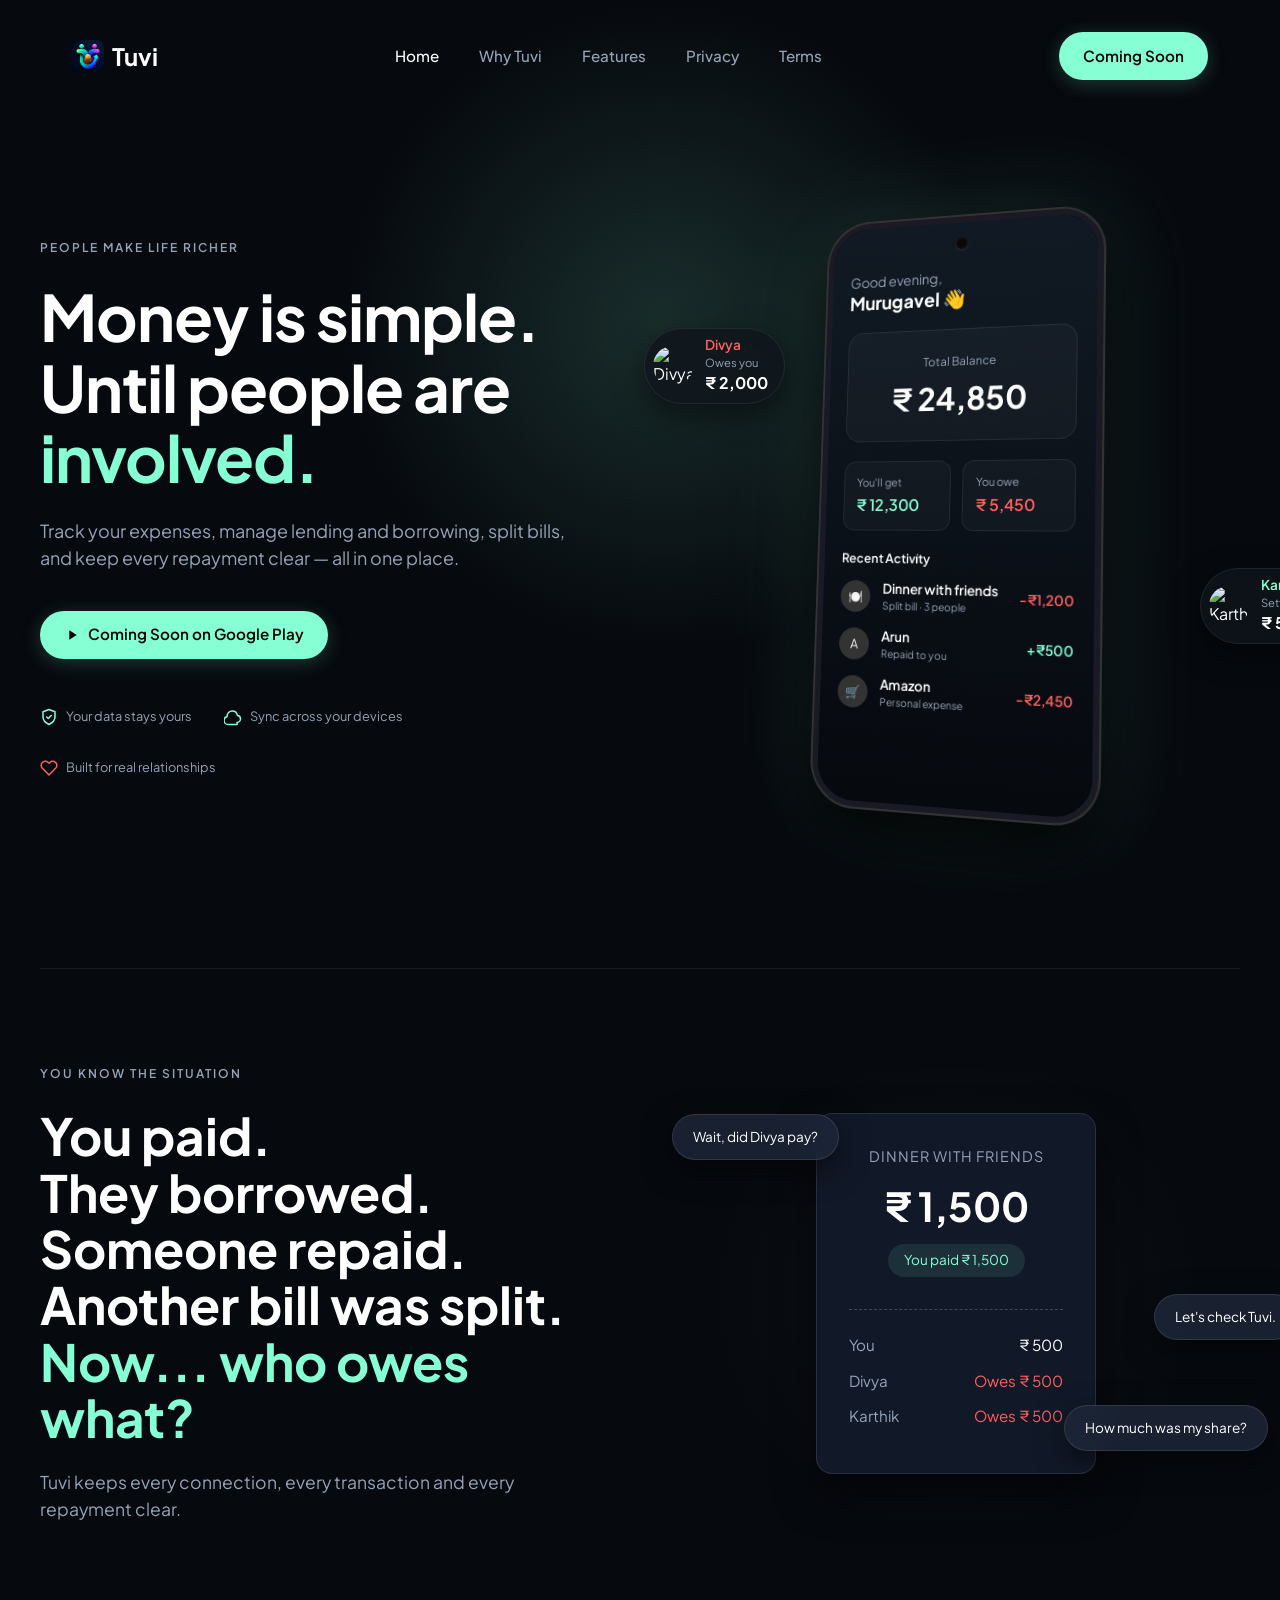
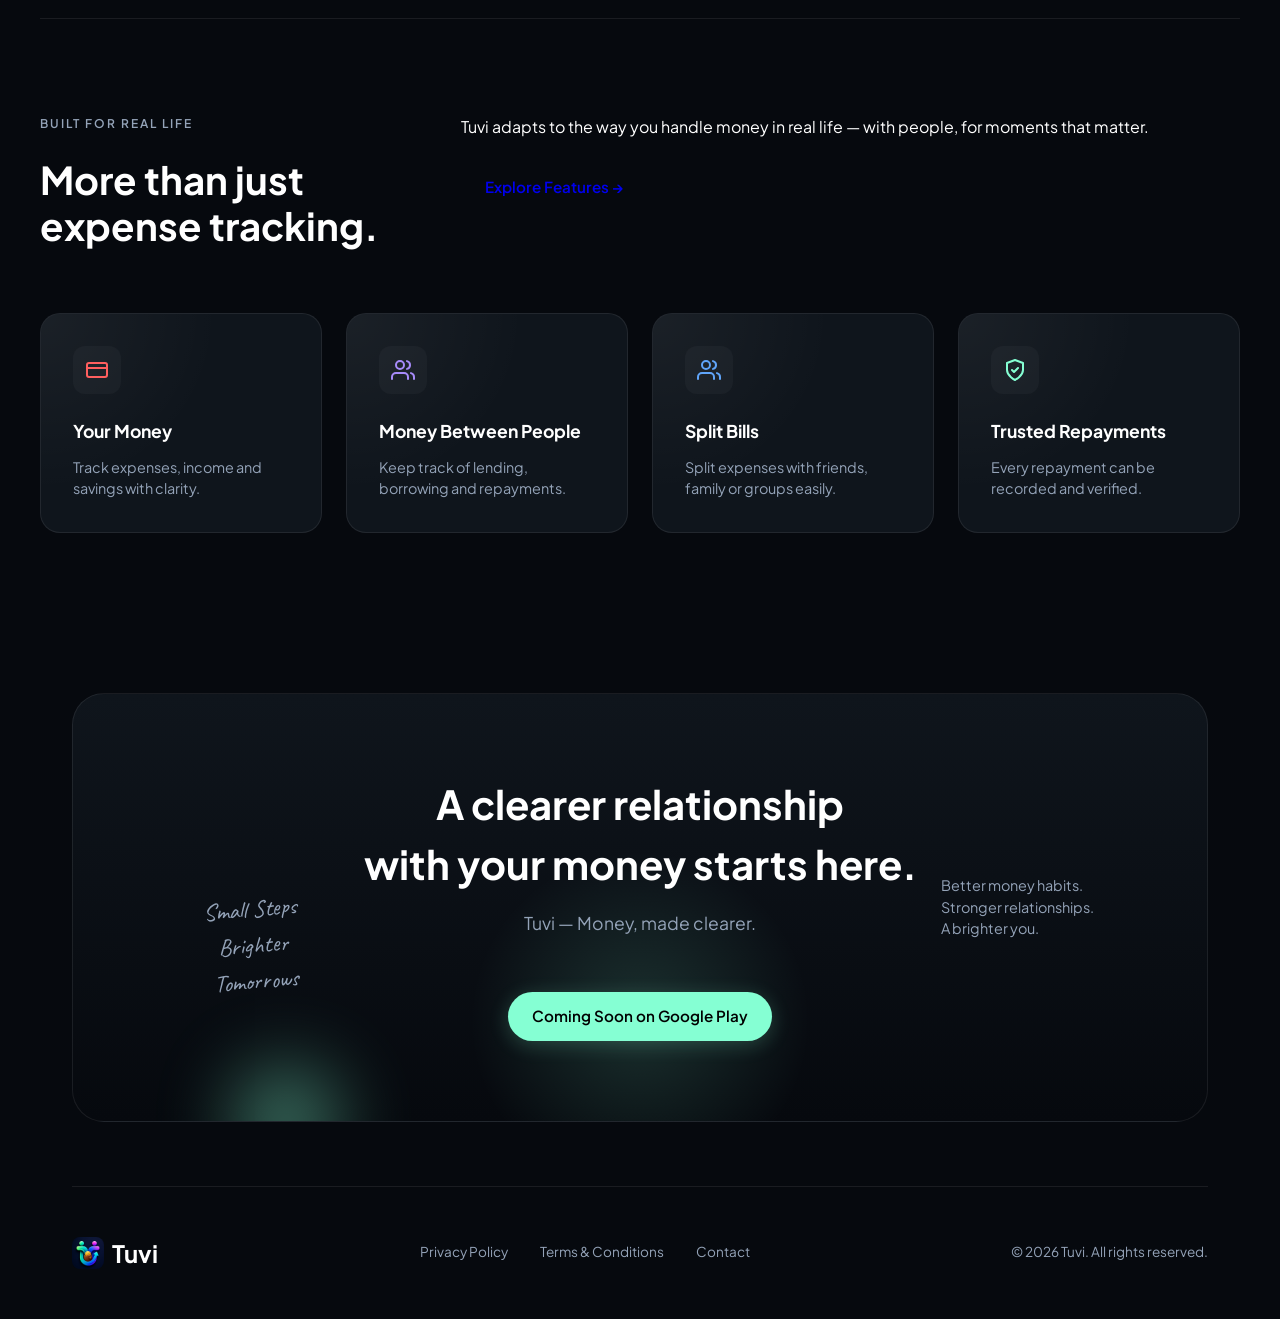
==== index.html @ e7467b12 "Add files via upload" ====
<!DOCTYPE html>
<html lang="en">
<head>
    <meta charset="UTF-8">
    <meta name="viewport" content="width=device-width, initial-scale=1.0">
    <title>Tuvi - Money between people, made clear.</title>
    <link rel="stylesheet" href="style.css">
    
    <svg style="display:none;">
        <symbol id="icon-play" viewBox="0 0 24 24">
            <path d="M8 5v14l11-7z" />
        </symbol>
        <symbol id="icon-shield" viewBox="0 0 24 24">
            <path d="M12 22s8-4 8-10V5l-8-3-8 3v7c0 6 8 10 8 10z" fill="none" stroke="currentColor" stroke-width="2" stroke-linecap="round" stroke-linejoin="round"/>
            <path d="M9 12l2 2 4-4" fill="none" stroke="currentColor" stroke-width="2" stroke-linecap="round" stroke-linejoin="round"/>
        </symbol>
        <symbol id="icon-cloud" viewBox="0 0 24 24">
            <path d="M17.5 19C19.9853 19 22 16.9853 22 14.5C22 12.1325 20.177 10.2016 17.8687 10.0163C17.3822 6.61901 14.4754 4 11 4C7.13401 4 4 7.13401 4 11C4 11.2384 4.01193 11.474 4.03493 11.7061C1.76517 12.0645 0 14.0779 0 16.5C0 19.5376 2.46243 22 5.5 22H17.5V19Z" fill="none" stroke="currentColor" stroke-width="2" stroke-linecap="round" stroke-linejoin="round"/>
        </symbol>
        <symbol id="icon-heart" viewBox="0 0 24 24">
            <path d="M20.84 4.61a5.5 5.5 0 0 0-7.78 0L12 5.67l-1.06-1.06a5.5 5.5 0 0 0-7.78 7.78l1.06 1.06L12 21.23l7.78-7.78 1.06-1.06a5.5 5.5 0 0 0 0-7.78z" fill="none" stroke="currentColor" stroke-width="2" stroke-linecap="round" stroke-linejoin="round"/>
        </symbol>
        <symbol id="icon-wallet" viewBox="0 0 24 24">
            <rect x="2" y="5" width="20" height="14" rx="2" ry="2" fill="none" stroke="currentColor" stroke-width="2" stroke-linecap="round" stroke-linejoin="round"/>
            <line x1="2" y1="10" x2="22" y2="10" stroke="currentColor" stroke-width="2" stroke-linecap="round" stroke-linejoin="round"/>
        </symbol>
        <symbol id="icon-users" viewBox="0 0 24 24">
            <path d="M17 21v-2a4 4 0 0 0-4-4H5a4 4 0 0 0-4 4v2" fill="none" stroke="currentColor" stroke-width="2" stroke-linecap="round" stroke-linejoin="round"/>
            <circle cx="9" cy="7" r="4" fill="none" stroke="currentColor" stroke-width="2" stroke-linecap="round" stroke-linejoin="round"/>
            <path d="M23 21v-2a4 4 0 0 0-3-3.87" fill="none" stroke="currentColor" stroke-width="2" stroke-linecap="round" stroke-linejoin="round"/>
            <path d="M16 3.13a4 4 0 0 1 0 7.75" fill="none" stroke="currentColor" stroke-width="2" stroke-linecap="round" stroke-linejoin="round"/>
        </symbol>
    </svg>
</head>
<body>

    <!-- NAVIGATION -->
    <div class="container">
        <nav>
            <a href="#" class="logo" style="display:flex; align-items:center; gap: 8px; text-decoration: none;">
                <img src="assets/tuvi_app_icon.png" alt="Tuvi" style="width: 32px; height: 32px; border-radius: 8px;">
                <h2 style="font-size: 1.5rem; margin: 0; color: #fff;">Tuvi</h2>
            </a>
            
            <div class="nav-links">
                <a href="#" class="active">Home</a>
                <a href="#">Why Tuvi</a>
                <a href="#features">Features</a>
                <a href="privacy.html">Privacy</a>
                <a href="terms.html">Terms</a>
            </div>
            
            <a href="#" class="btn btn-primary">
                Coming Soon
            </a>
        </nav>
    </div>

    <!-- HERO SECTION -->
    <section class="container hero">
        <div class="hero-content">
            <span class="eyebrow">People make life richer</span>
            <h1>Money is simple.<br>Until people are<br><span class="text-mint">involved.</span></h1>
            <p>Track your expenses, manage lending and borrowing, split bills, and keep every repayment clear — all in one place.</p>
            
            <div class="hero-actions">
                <a href="#" class="btn btn-primary">
                    <svg width="16" height="16" viewBox="0 0 24 24" fill="currentColor"><path d="M8 5v14l11-7z"/></svg>
                    Coming Soon on Google Play
                </a>
            </div>
            
            <div class="trust-badges">
                <div class="badge">
                    <svg viewBox="0 0 24 24"><use href="#icon-shield"></use></svg>
                    Your data stays yours
                </div>
                <div class="badge">
                    <svg viewBox="0 0 24 24"><use href="#icon-cloud"></use></svg>
                    Sync across your devices
                </div>
                <div class="badge">
                    <svg viewBox="0 0 24 24" class="text-red" style="color: #ff5f5f;"><use href="#icon-heart"></use></svg>
                    Built for real relationships
                </div>
            </div>
        </div>
        
        <div class="hero-visual">
            
            <!-- SVG Abstract Network connecting avatars to phone -->
            <svg class="network-svg">
                <!-- Curve to Anna -->
                <path class="net-line mint" d="M 50% 50% Q 20% 30% 30% 10%" />
                <!-- Curve to Appa -->
                <path class="net-line mint" d="M 50% 50% Q 20% 50% 25% 40%" />
                <!-- Curve to Divya -->
                <path class="net-line red" d="M 50% 50% Q 80% 30% 75% 15%" />
                <!-- Curve to Karthik -->
                <path class="net-line mint" d="M 50% 50% Q 80% 60% 75% 55%" />
            </svg>

            <!-- Complete CSS Phone Mockup containing real Tuvi UI representation -->
            <div class="css-phone">
                <div class="phone-ui">
                    <div class="ui-header">Good evening,<br><strong>Murugavel 👋</strong></div>
                    
                    <div class="ui-main-balance">
                        <span class="label">Total Balance</span>
                        <div class="amount">₹ 24,850</div>
                    </div>
                    
                    <div class="ui-split-cards">
                        <div class="ui-card get">
                            <span class="label">You'll get</span>
                            <span class="amount">₹ 12,300</span>
                        </div>
                        <div class="ui-card owe">
                            <span class="label">You owe</span>
                            <span class="amount">₹ 5,450</span>
                        </div>
                    </div>
                    
                    <div class="ui-activity">
                        <div class="ui-activity-title">Recent Activity</div>
                        
                        <div class="ui-item">
                            <div class="ui-avatar">🍽️</div>
                            <div class="ui-item-info">
                                <div class="ui-item-name">Dinner with friends</div>
                                <div class="ui-item-desc">Split bill · 3 people</div>
                            </div>
                            <div class="ui-item-amt neg">-₹1,200</div>
                        </div>
                        
                        <div class="ui-item">
                            <div class="ui-avatar">A</div>
                            <div class="ui-item-info">
                                <div class="ui-item-name">Arun</div>
                                <div class="ui-item-desc">Repaid to you</div>
                            </div>
                            <div class="ui-item-amt pos">+₹500</div>
                        </div>
                        
                        <div class="ui-item">
                            <div class="ui-avatar">🛒</div>
                            <div class="ui-item-info">
                                <div class="ui-item-name">Amazon</div>
                                <div class="ui-item-desc">Personal expense</div>
                            </div>
                            <div class="ui-item-amt neg">-₹2,450</div>
                        </div>
                    </div>
                </div>
            </div>
            
            <!-- Only Divya and Karthik -->
            <div class="avatar-node node-3" style="top: 20%; left: -5%; animation-delay: 2s;">
                <img src="https://ui-avatars.com/api/?name=Divya&background=ff5f5f&color=fff&rounded=true" alt="Divya">
                <div class="avatar-info">
                    <span class="name text-red">Divya</span>
                    <span class="status">Owes you</span>
                    <span class="amount">₹ 2,000</span>
                </div>
            </div>
            
            <div class="avatar-node node-4" style="top: 60%; right: -15%; animation-delay: 3s;">
                <img src="https://ui-avatars.com/api/?name=Karthik&background=60a5fa&color=fff&rounded=true" alt="Karthik">
                <div class="avatar-info">
                    <span class="name text-mint">Karthik</span>
                    <span class="status">Settle up</span>
                    <span class="amount">₹ 500</span>
                </div>
            </div>
        </div>
    </section>

    <!-- SITUATION / STORYTELLING SECTION -->
    <section class="container storytelling">
        <div class="storytelling-content">
            <span class="eyebrow">You know the situation</span>
            <h2>You paid.<br>They borrowed.<br>Someone repaid.<br>Another bill was split.<br><span class="text-mint">Now... who owes what?</span></h2>
            <p>Tuvi keeps every connection, every transaction and every repayment clear.</p>
        </div>
        
        <div class="storytelling-visual">
            <div class="receipt-card">
                <div class="receipt-header">Dinner with friends</div>
                <div class="receipt-total">₹ 1,500</div>
                <div class="receipt-paid">You paid ₹ 1,500</div>
                <div class="receipt-split">
                    <div class="split-row"><span>You</span><span>₹ 500</span></div>
                    <div class="split-row"><span>Divya</span><span class="text-red">Owes ₹ 500</span></div>
                    <div class="split-row"><span>Karthik</span><span class="text-red">Owes ₹ 500</span></div>
                </div>
            </div>
            
            <div class="speech-bubble bubble-1" style="top: 10%; left: 0%;">Wait, did Divya pay?</div>
            <div class="speech-bubble bubble-2" style="bottom: 15%; right: -5%;">How much was my share?</div>
            <div class="speech-bubble bubble-3" style="top: 50%; right: -10%;">Let's check Tuvi.</div>
        </div>
    </section>

    <!-- FEATURES SECTION -->
    <section id="features" class="container features">
        <div class="features-header">
            <div>
                <span class="eyebrow">Built for real life</span>
                <h2>More than just<br>expense tracking.</h2>
            </div>
            <div>
                <p style="margin-bottom: 1.5rem;">Tuvi adapts to the way you handle money in real life — with people, for moments that matter.</p>
                <a href="#" class="btn btn-outline">Explore Features &rarr;</a>
            </div>
        </div>
        
        <div class="features-grid">
            <div class="feature-card">
                <div class="icon-box red">
                    <svg viewBox="0 0 24 24"><use href="#icon-wallet"></use></svg>
                </div>
                <h3>Your Money</h3>
                <p>Track expenses, income and savings with clarity.</p>
            </div>
            
            <div class="feature-card">
                <div class="icon-box purple">
                    <svg viewBox="0 0 24 24"><use href="#icon-users"></use></svg>
                </div>
                <h3>Money Between People</h3>
                <p>Keep track of lending, borrowing and repayments.</p>
            </div>
            
            <div class="feature-card">
                <div class="icon-box blue">
                    <svg viewBox="0 0 24 24"><use href="#icon-users"></use></svg>
                </div>
                <h3>Split Bills</h3>
                <p>Split expenses with friends, family or groups easily.</p>
            </div>
            
            <div class="feature-card">
                <div class="icon-box green">
                    <svg viewBox="0 0 24 24"><use href="#icon-shield"></use></svg>
                </div>
                <h3>Trusted Repayments</h3>
                <p>Every repayment can be recorded and verified.</p>
            </div>
        </div>
    </section>

    <!-- CTA FOOTER -->
    <section class="container">
        <div class="footer-cta">
            <div class="abstract-graphic">
                <div class="glow-orb"></div>
                <p style="position:absolute; top: -30px; left:20px; white-space: nowrap;" class="handwritten">Small Steps<br>Brighter<br>Tomorrows</p>
            </div>
            
            <div class="cta-content">
                <h2>A clearer relationship<br>with your money starts here.</h2>
                <p>Tuvi — Money, made clearer.</p>
                <a href="#" class="btn btn-primary" style="margin-top: 1rem;">
                    Coming Soon on Google Play
                </a>
            </div>
            
            <div style="position: absolute; right: 10%; top: 50%; transform: translateY(-50%); text-align:left;">
                <p class="text-gray" style="font-size: 0.9rem;">Better money habits.<br>Stronger relationships.<br>A brighter you.</p>
            </div>
        </div>
    </section>

    <!-- MAIN FOOTER -->
    <div class="container">
        <footer>
            <div class="footer-inner">
                <a href="#" class="logo" style="display:flex; align-items:center; gap: 8px; text-decoration: none;">
                    <img src="assets/tuvi_app_icon.png" alt="Tuvi" style="width: 32px; height: 32px; border-radius: 8px;">
                    <h2 style="font-size: 1.5rem; margin: 0; color: #fff;">Tuvi</h2>
                </a>
                
                <div class="footer-links">
                    <a href="privacy.html">Privacy Policy</a>
                    <a href="terms.html">Terms & Conditions</a>
                    <a href="mailto:support.tuvi@gmail.com">Contact</a>
                </div>
                
                <p class="text-gray" style="font-size: 0.85rem;">&copy; <span id="year"></span> Tuvi. All rights reserved.</p>
            </div>
        </footer>
    </div>

    <script>
        document.getElementById('year').textContent = new Date().getFullYear();
    </script>
</body>
</html>
---- style.css ----
@import url('https://fonts.googleapis.com/css2?family=Plus+Jakarta+Sans:wght@400;500;600;700;800&family=Caveat:wght@600&display=swap');

:root {
    /* Color Palette */
    --bg-base: #06090e; 
    --bg-surface: #0f151c; 
    --bg-surface-hover: #161e27;
    
    --brand-primary: #85ffd3; 
    --brand-primary-hover: #5ee5b5;
    --brand-glow: rgba(133, 255, 211, 0.15);
    
    --accent-red: #ff5f5f;
    --accent-red-glow: rgba(255, 95, 95, 0.15);
    
    --accent-purple: #a78bfa;
    --accent-blue: #60a5fa;
    
    --text-primary: #ffffff;
    --text-secondary: #94a3b8;
    --text-tertiary: #64748b;
    
    --border-color: rgba(255, 255, 255, 0.08);
    --border-highlight: rgba(133, 255, 211, 0.3);
    
    --container-width: 1200px;
}

* { margin: 0; padding: 0; box-sizing: border-box; }

body {
    font-family: 'Plus Jakarta Sans', sans-serif;
    background-color: var(--bg-base);
    color: var(--text-primary);
    line-height: 1.5;
    overflow-x: hidden;
    -webkit-font-smoothing: antialiased;
}

.container {
    max-width: var(--container-width);
    margin: 0 auto;
    padding: 0 2rem;
}

.text-mint { color: var(--brand-primary); }
.text-red { color: var(--accent-red); }
.text-gray { color: var(--text-secondary); }

.handwritten {
    font-family: 'Caveat', cursive;
    color: var(--text-secondary);
    transform: rotate(-5deg);
    font-size: 1.5rem;
}

/* Buttons */
.btn {
    display: inline-flex;
    align-items: center;
    justify-content: center;
    gap: 0.5rem;
    padding: 0.8rem 1.5rem;
    border-radius: 100px;
    font-weight: 600;
    font-size: 0.95rem;
    text-decoration: none;
    transition: all 0.3s ease;
    cursor: pointer;
    border: none;
}

.btn-primary {
    background-color: var(--brand-primary);
    color: #000;
    box-shadow: 0 4px 20px rgba(133, 255, 211, 0.2);
}

.btn-primary:hover {
    background-color: var(--brand-primary-hover);
    transform: translateY(-2px);
    box-shadow: 0 8px 25px rgba(133, 255, 211, 0.3);
}

/* Navigation */
nav {
    display: flex;
    justify-content: space-between;
    align-items: center;
    padding: 2rem 0;
    position: relative;
    z-index: 100;
}

.logo {
    display: flex;
    align-items: center;
    gap: 0.75rem;
    text-decoration: none;
    color: #fff;
}

.logo-icon {
    width: 32px;
    height: 32px;
    background: linear-gradient(135deg, var(--brand-primary) 0%, #10b981 100%);
    border-radius: 8px;
    clip-path: polygon(50% 0%, 100% 25%, 100% 75%, 50% 100%, 0% 75%, 0% 25%);
}

.logo-text { display: flex; flex-direction: column; }
.logo-text h2 { font-size: 1.5rem; line-height: 1; letter-spacing: -0.5px; }
.logo-text span { font-size: 0.65rem; color: var(--text-secondary); }

.nav-links { display: flex; gap: 2.5rem; }
.nav-links a {
    color: var(--text-secondary);
    text-decoration: none;
    font-size: 0.95rem;
    font-weight: 500;
    transition: color 0.3s ease;
}
.nav-links a:hover, .nav-links a.active { color: #fff; }

/* HERO SECTION */
.hero {
    padding: 6rem 0 10rem;
    display: grid;
    grid-template-columns: 1fr 1fr;
    gap: 4rem;
    align-items: center;
    position: relative;
}

.hero::before {
    content: '';
    position: absolute;
    top: -20%;
    left: 20%;
    width: 60vw;
    height: 60vw;
    background: radial-gradient(circle, var(--brand-glow) 0%, transparent 60%);
    z-index: -1;
    pointer-events: none;
}

.hero-content { max-width: 550px; z-index: 10; }
.eyebrow {
    text-transform: uppercase;
    letter-spacing: 2px;
    font-size: 0.75rem;
    color: var(--text-secondary);
    font-weight: 600;
    margin-bottom: 1.5rem;
    display: block;
}

.hero h1 {
    font-size: clamp(3rem, 5vw, 4.5rem);
    line-height: 1.1;
    font-weight: 700;
    letter-spacing: -1px;
    margin-bottom: 1.5rem;
}

.hero p {
    font-size: 1.125rem;
    color: var(--text-secondary);
    margin-bottom: 2.5rem;
}

.hero-actions {
    display: flex;
    align-items: center;
    gap: 1.5rem;
    margin-bottom: 3rem;
}

.trust-badges { display: flex; gap: 2rem; flex-wrap: wrap; }
.badge { display: flex; align-items: center; gap: 0.5rem; font-size: 0.8rem; color: var(--text-secondary); }
.badge svg { width: 18px; height: 18px; color: var(--brand-primary); }

/* --- HERO VISUAL (CSS PHONE + NETWORK) --- */
.hero-visual {
    position: relative;
    height: 600px;
    display: flex;
    align-items: center;
    justify-content: center;
}

/* Network SVG Background */
.network-svg {
    position: absolute;
    top: 50%;
    left: 50%;
    transform: translate(-50%, -50%);
    width: 140%;
    height: 140%;
    z-index: 1;
    pointer-events: none;
}

.net-line {
    fill: none;
    stroke: rgba(255,255,255,0.1);
    stroke-width: 2;
    stroke-dasharray: 6 6;
    animation: dash 20s linear infinite;
}

.net-line.mint { stroke: rgba(133, 255, 211, 0.3); }
.net-line.red { stroke: rgba(255, 95, 95, 0.3); }

@keyframes dash {
    to { stroke-dashoffset: -100; }
}

/* The CSS Phone Frame */
.css-phone {
    width: 290px;
    height: 600px;
    background: #000;
    border-radius: 44px;
    border: 6px solid #1a1a24;
    box-shadow: 
        inset 0 0 0 2px #000,
        0 0 0 2px #333, 
        0 30px 60px rgba(0,0,0,0.8), 
        0 0 100px rgba(133, 255, 211, 0.15);
    position: relative;
    z-index: 10;
    overflow: hidden;
    transform: perspective(1000px) rotateY(-15deg) rotateX(5deg) translateY(0);
    transition: transform 0.5s cubic-bezier(0.175, 0.885, 0.32, 1.275);
    animation: float 6s ease-in-out infinite;
}

@keyframes float {
    0% { transform: perspective(1000px) rotateY(-15deg) rotateX(5deg) translateY(0); }
    50% { transform: perspective(1000px) rotateY(-15deg) rotateX(5deg) translateY(-15px); }
    100% { transform: perspective(1000px) rotateY(-15deg) rotateX(5deg) translateY(0); }
}

.css-phone::after { /* Android Punch-hole Camera */
    content: '';
    position: absolute;
    top: 16px;
    left: 50%;
    transform: translateX(-50%);
    width: 14px;
    height: 14px;
    background: #080808;
    border-radius: 50%;
    z-index: 20;
    box-shadow: inset 0 -1px 3px rgba(255,255,255,0.2);
}

/* Phone UI Implementation */
.phone-ui {
    width: 100%;
    height: 100%;
    background: linear-gradient(180deg, #111a24 0%, #06090e 100%);
    padding: 3rem 1.2rem 1.2rem;
    display: flex;
    flex-direction: column;
    gap: 1.2rem;
}

.ui-header { font-size: 0.9rem; color: var(--text-secondary); line-height: 1.3;}
.ui-header strong { font-size: 1.2rem; color: #fff; font-weight: 700; }

.ui-main-balance {
    background: rgba(255,255,255,0.03);
    border: 1px solid var(--border-color);
    border-radius: 16px;
    padding: 1.2rem;
    text-align: center;
}
.ui-main-balance .label { font-size: 0.75rem; color: var(--text-secondary); }
.ui-main-balance .amount { font-size: 2rem; font-weight: 700; color: #fff; margin-top: 0.2rem;}

.ui-split-cards { display: grid; grid-template-columns: 1fr 1fr; gap: 0.8rem; }
.ui-card {
    background: rgba(255,255,255,0.03);
    border: 1px solid var(--border-color);
    border-radius: 12px;
    padding: 0.8rem;
}
.ui-card .label { font-size: 0.7rem; color: var(--text-secondary); display: block; margin-bottom: 0.2rem;}
.ui-card.get .amount { color: var(--brand-primary); font-weight: 600; font-size: 1rem;}
.ui-card.owe .amount { color: var(--accent-red); font-weight: 600; font-size: 1rem;}

.ui-activity { flex: 1; }
.ui-activity-title { font-size: 0.8rem; font-weight: 600; margin-bottom: 0.8rem; color: #fff;}
.ui-item { display: flex; align-items: center; gap: 0.8rem; margin-bottom: 1rem;}
.ui-avatar { width: 32px; height: 32px; border-radius: 50%; background: #333; display: flex; align-items: center; justify-content: center; font-size: 0.8rem;}
.ui-item-info { flex: 1; }
.ui-item-name { font-size: 0.85rem; font-weight: 600; color: #fff; line-height: 1.2;}
.ui-item-desc { font-size: 0.65rem; color: var(--text-secondary); }
.ui-item-amt { font-size: 0.85rem; font-weight: 600; }
.ui-item-amt.neg { color: var(--accent-red); }
.ui-item-amt.pos { color: var(--brand-primary); }

/* Avatar Nodes floating around phone */
.avatar-node {
    position: absolute;
    background: rgba(15, 21, 28, 0.8);
    backdrop-filter: blur(10px);
    border: 1px solid var(--border-color);
    border-radius: 100px;
    padding: 0.5rem 1rem 0.5rem 0.5rem;
    display: flex;
    align-items: center;
    gap: 0.75rem;
    z-index: 20;
    box-shadow: 0 10px 30px rgba(0,0,0,0.5);
    animation: float-node 8s ease-in-out infinite;
}

@keyframes float-node {
    0%, 100% { transform: translateY(0); }
    50% { transform: translateY(-10px); }
}

.avatar-node img {
    width: 40px;
    height: 40px;
    border-radius: 50%;
}

.avatar-info { display: flex; flex-direction: column; }
.avatar-info .name { font-size: 0.85rem; font-weight: 600; line-height: 1.2; }
.avatar-info .status { font-size: 0.7rem; color: var(--text-secondary); }
.avatar-info .amount { font-size: 1rem; font-weight: 700; }


/* --- ABSTRACT STORYTELLING SECTION --- */
.storytelling {
    padding: 6rem 0;
    border-top: 1px solid var(--border-color);
    display: grid;
    grid-template-columns: 1fr 1fr;
    gap: 4rem;
    align-items: center;
}

.storytelling-content h2 {
    font-size: clamp(2.5rem, 4vw, 3.5rem);
    line-height: 1.1;
    margin-bottom: 1.5rem;
}

.storytelling-content p {
    color: var(--text-secondary);
    font-size: 1.1rem;
}

.storytelling-visual {
    position: relative;
    height: 450px;
    border-radius: 32px;
    background: radial-gradient(circle at center, rgba(255,255,255,0.03) 0%, transparent 70%);
    display: flex;
    align-items: center;
    justify-content: center;
    overflow: visible;
}

/* Receipt Split Card */
.receipt-card {
    background: #111827;
    border: 1px solid rgba(255,255,255,0.1);
    border-radius: 16px;
    padding: 2rem;
    width: 280px;
    box-shadow: 0 20px 40px rgba(0,0,0,0.5);
    position: relative;
    z-index: 5;
    animation: float-node 6s ease-in-out infinite;
}

.receipt-header { font-size: 0.9rem; color: var(--text-secondary); text-align: center; margin-bottom: 0.5rem; text-transform: uppercase; letter-spacing: 1px;}
.receipt-total { font-size: 2.5rem; font-weight: 700; color: #fff; text-align: center; margin-bottom: 0.5rem; }
.receipt-paid { background: rgba(133, 255, 211, 0.1); color: var(--brand-primary); font-size: 0.85rem; padding: 0.4rem 1rem; border-radius: 100px; text-align: center; width: max-content; margin: 0 auto 2rem; }

.receipt-split { border-top: 1px dashed rgba(255,255,255,0.2); padding-top: 1.5rem; }
.split-row { display: flex; justify-content: space-between; margin-bottom: 0.8rem; font-size: 0.95rem; }
.split-row span:first-child { color: var(--text-secondary); }

/* Speech Bubbles */
.speech-bubble {
    position: absolute;
    background: rgba(30, 41, 59, 0.8);
    backdrop-filter: blur(12px);
    border: 1px solid rgba(255,255,255,0.1);
    padding: 0.75rem 1.25rem;
    border-radius: 100px;
    font-size: 0.85rem;
    color: #fff;
    z-index: 10;
    box-shadow: 0 10px 30px rgba(0,0,0,0.5);
    white-space: nowrap;
    animation: popIn 0.5s cubic-bezier(0.175, 0.885, 0.32, 1.275) forwards, float-node 5s infinite;
}

@keyframes popIn {
    0% { opacity: 0; transform: scale(0.8); }
    100% { opacity: 1; transform: scale(1); }
}


/* --- FEATURES GRID --- */
.features { padding: 6rem 0; border-top: 1px solid var(--border-color); }
.features-header {
    display: grid;
    grid-template-columns: 1fr 2fr;
    gap: 2rem;
    margin-bottom: 4rem;
}
.features-header h2 { font-size: clamp(2rem, 3vw, 2.5rem); line-height: 1.2; }
.features-grid { display: grid; grid-template-columns: repeat(4, 1fr); gap: 1.5rem; }

.feature-card {
    background: var(--bg-surface);
    border: 1px solid var(--border-color);
    border-radius: 20px;
    padding: 2rem;
    transition: all 0.3s ease;
    position: relative;
    overflow: hidden;
}

.feature-card::before {
    content: '';
    position: absolute;
    top: 0; left: 0; width: 100%; height: 100%;
    background: radial-gradient(circle at top left, rgba(255,255,255,0.05) 0%, transparent 50%);
}

.feature-card:hover {
    background: var(--bg-surface-hover);
    border-color: var(--border-highlight);
    transform: translateY(-5px);
    box-shadow: 0 15px 35px rgba(0,0,0,0.3);
}

.icon-box {
    width: 48px;
    height: 48px;
    background: rgba(255,255,255,0.03);
    border-radius: 12px;
    display: flex;
    align-items: center;
    justify-content: center;
    margin-bottom: 1.5rem;
    position: relative;
    z-index: 1;
}

.icon-box svg { width: 24px; height: 24px; }
.icon-box.red svg { color: var(--accent-red); }
.icon-box.purple svg { color: var(--accent-purple); }
.icon-box.blue svg { color: var(--accent-blue); }
.icon-box.green svg { color: var(--brand-primary); }

.feature-card h3 { font-size: 1.1rem; margin-bottom: 0.75rem; position: relative; z-index: 1;}
.feature-card p { font-size: 0.9rem; color: var(--text-secondary); position: relative; z-index: 1;}


/* --- FOOTER CTA --- */
.footer-cta {
    margin: 4rem 0;
    padding: 5rem 4rem;
    background: linear-gradient(180deg, var(--bg-surface) 0%, #06090e 100%);
    border: 1px solid var(--border-color);
    border-radius: 32px;
    position: relative;
    overflow: hidden;
    display: flex;
    justify-content: center;
    text-align: center;
}

.footer-cta::before {
    content: '';
    position: absolute;
    bottom: -100px;
    left: 50%;
    transform: translateX(-50%);
    width: 400px;
    height: 400px;
    background: radial-gradient(circle, rgba(133, 255, 211, 0.15) 0%, transparent 60%);
    z-index: 0;
}

.cta-content { max-width: 600px; z-index: 10; position: relative;}
.cta-content h2 { font-size: 2.5rem; margin-bottom: 1rem; }
.cta-content p { color: var(--text-secondary); margin-bottom: 2.5rem; font-size: 1.1rem;}

.abstract-graphic {
    position: absolute;
    bottom: 0;
    left: 10%;
    width: 200px;
    height: 200px;
    z-index: 1;
}

.glow-orb {
    position: absolute;
    bottom: -50px;
    left: 50px;
    width: 100px;
    height: 100px;
    background: var(--brand-primary);
    border-radius: 50%;
    filter: blur(40px);
    opacity: 0.5;
}

/* --- FOOTER --- */
footer {
    border-top: 1px solid var(--border-color);
    padding: 3rem 0;
}

.footer-inner {
    display: flex;
    justify-content: space-between;
    align-items: center;
}

.footer-links { display: flex; gap: 2rem; }
.footer-links a { color: var(--text-secondary); text-decoration: none; font-size: 0.85rem; }
.footer-links a:hover { color: #fff; }

/* Responsive */
@media (max-width: 1024px) {
    .hero { grid-template-columns: 1fr; text-align: center; padding-top: 4rem;}
    .hero-content { margin: 0 auto; }
    .hero-actions, .trust-badges { justify-content: center; }
    .hero-visual { margin-top: 4rem; }
    
    .storytelling { grid-template-columns: 1fr; text-align: center; }
    .features-grid { grid-template-columns: repeat(2, 1fr); }
    .footer-cta { padding: 4rem 2rem; }
}

@media (max-width: 768px) {
    .features-header { grid-template-columns: 1fr; text-align: center; }
    .features-grid { grid-template-columns: 1fr; }
    .footer-inner { flex-direction: column; gap: 2rem; text-align: center; }
    .hero-visual { transform: scale(0.8); }
    .storytelling-visual { transform: scale(0.8); }
}
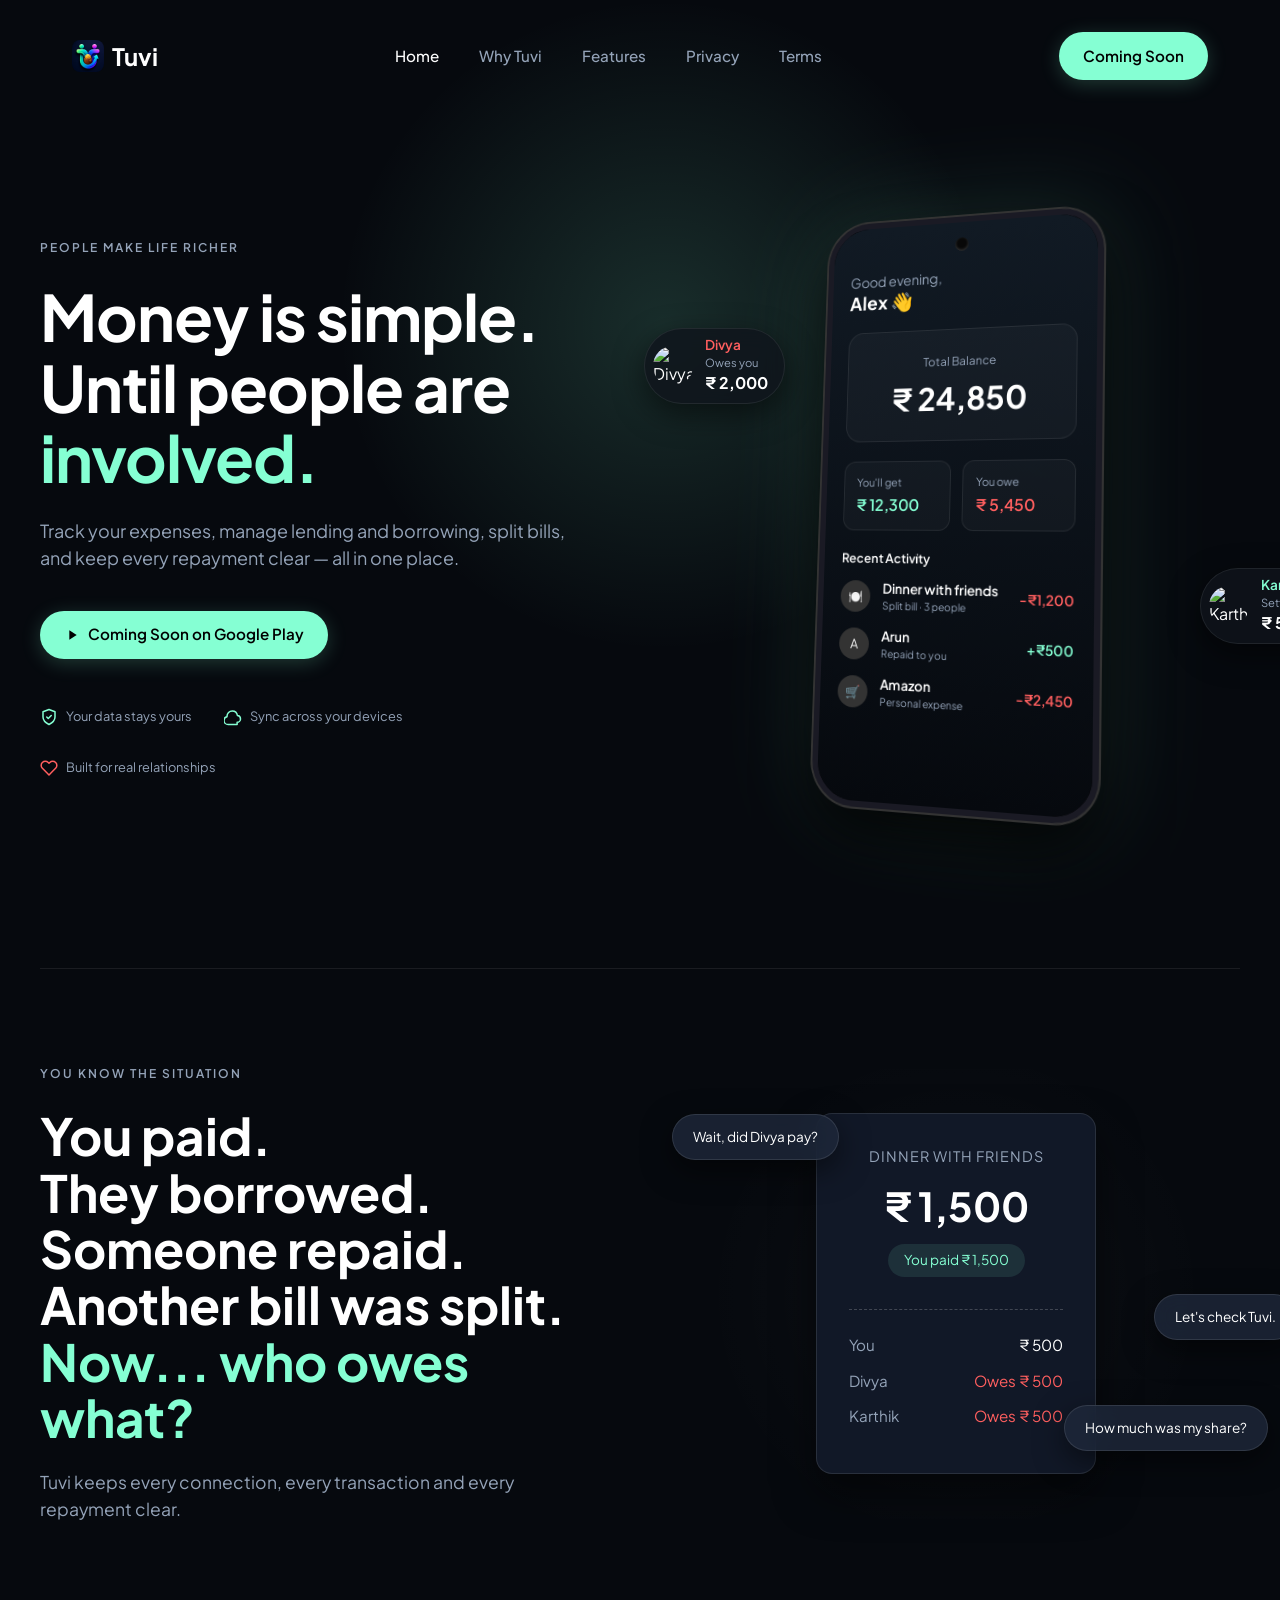
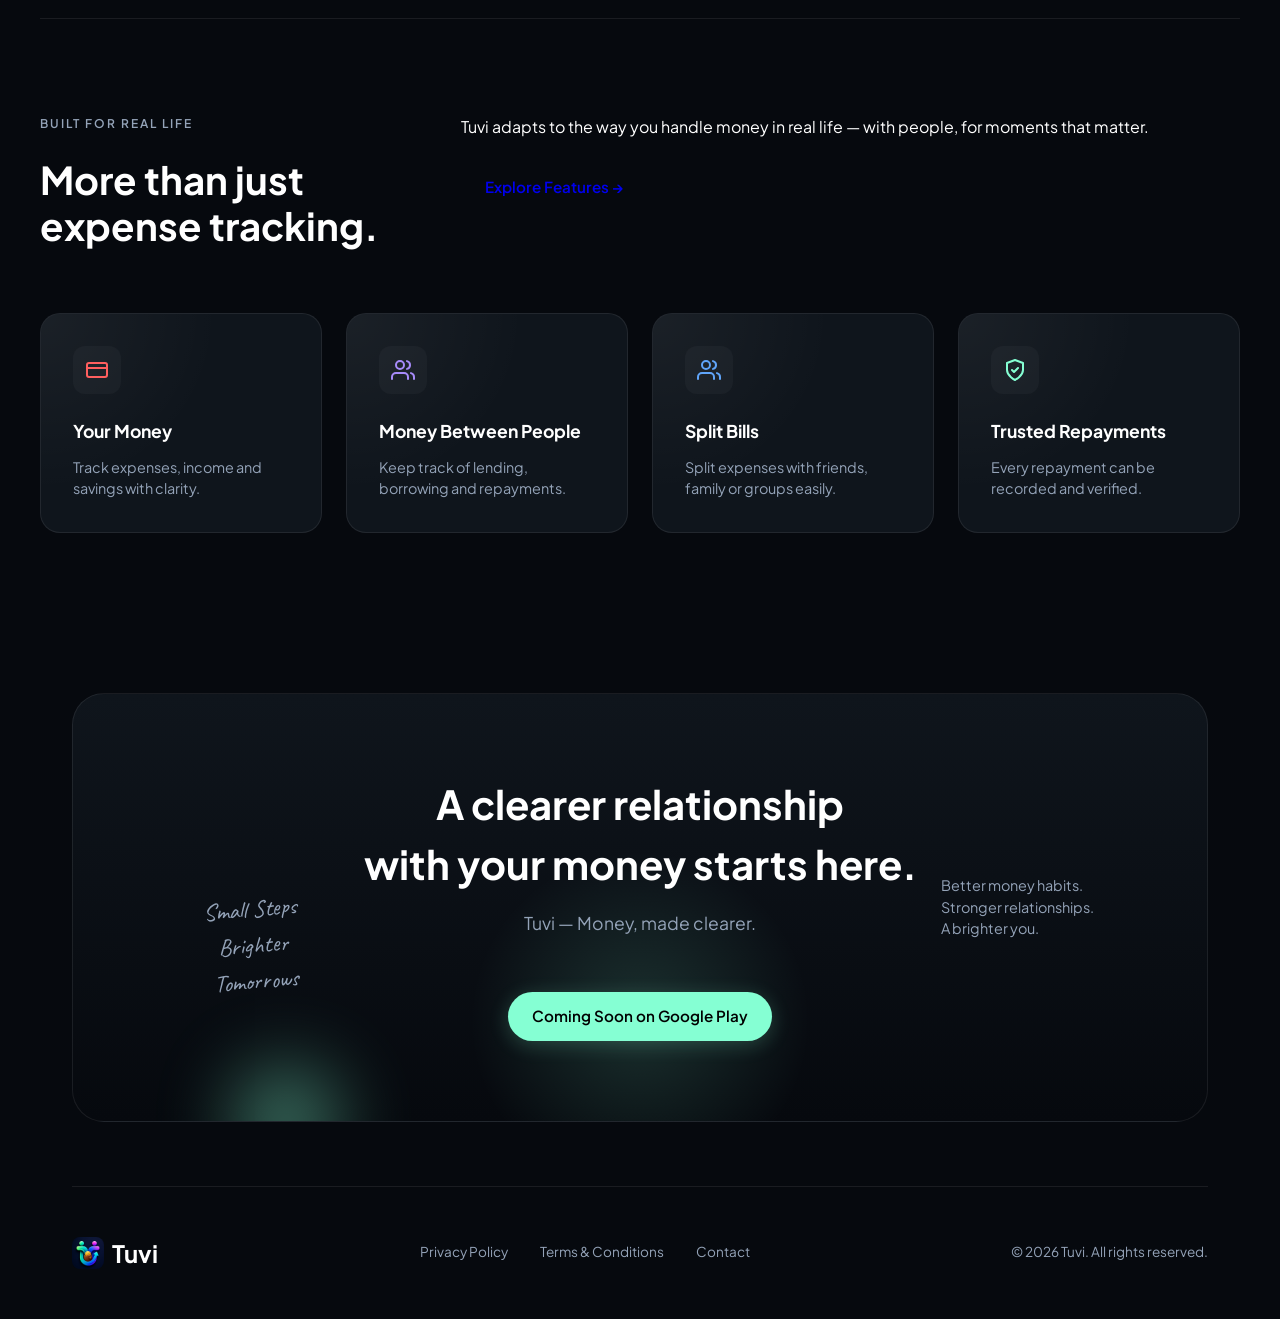
==== commit 9be27ada: "Update index.html" ====
--- a/index.html
+++ b/index.html
@@ -103,7 +103,7 @@
             <!-- Complete CSS Phone Mockup containing real Tuvi UI representation -->
             <div class="css-phone">
                 <div class="phone-ui">
-                    <div class="ui-header">Good evening,<br><strong>Murugavel 👋</strong></div>
+                    <div class="ui-header">Good evening,<br><strong>Alex 👋</strong></div>
                     
                     <div class="ui-main-balance">
                         <span class="label">Total Balance</span>
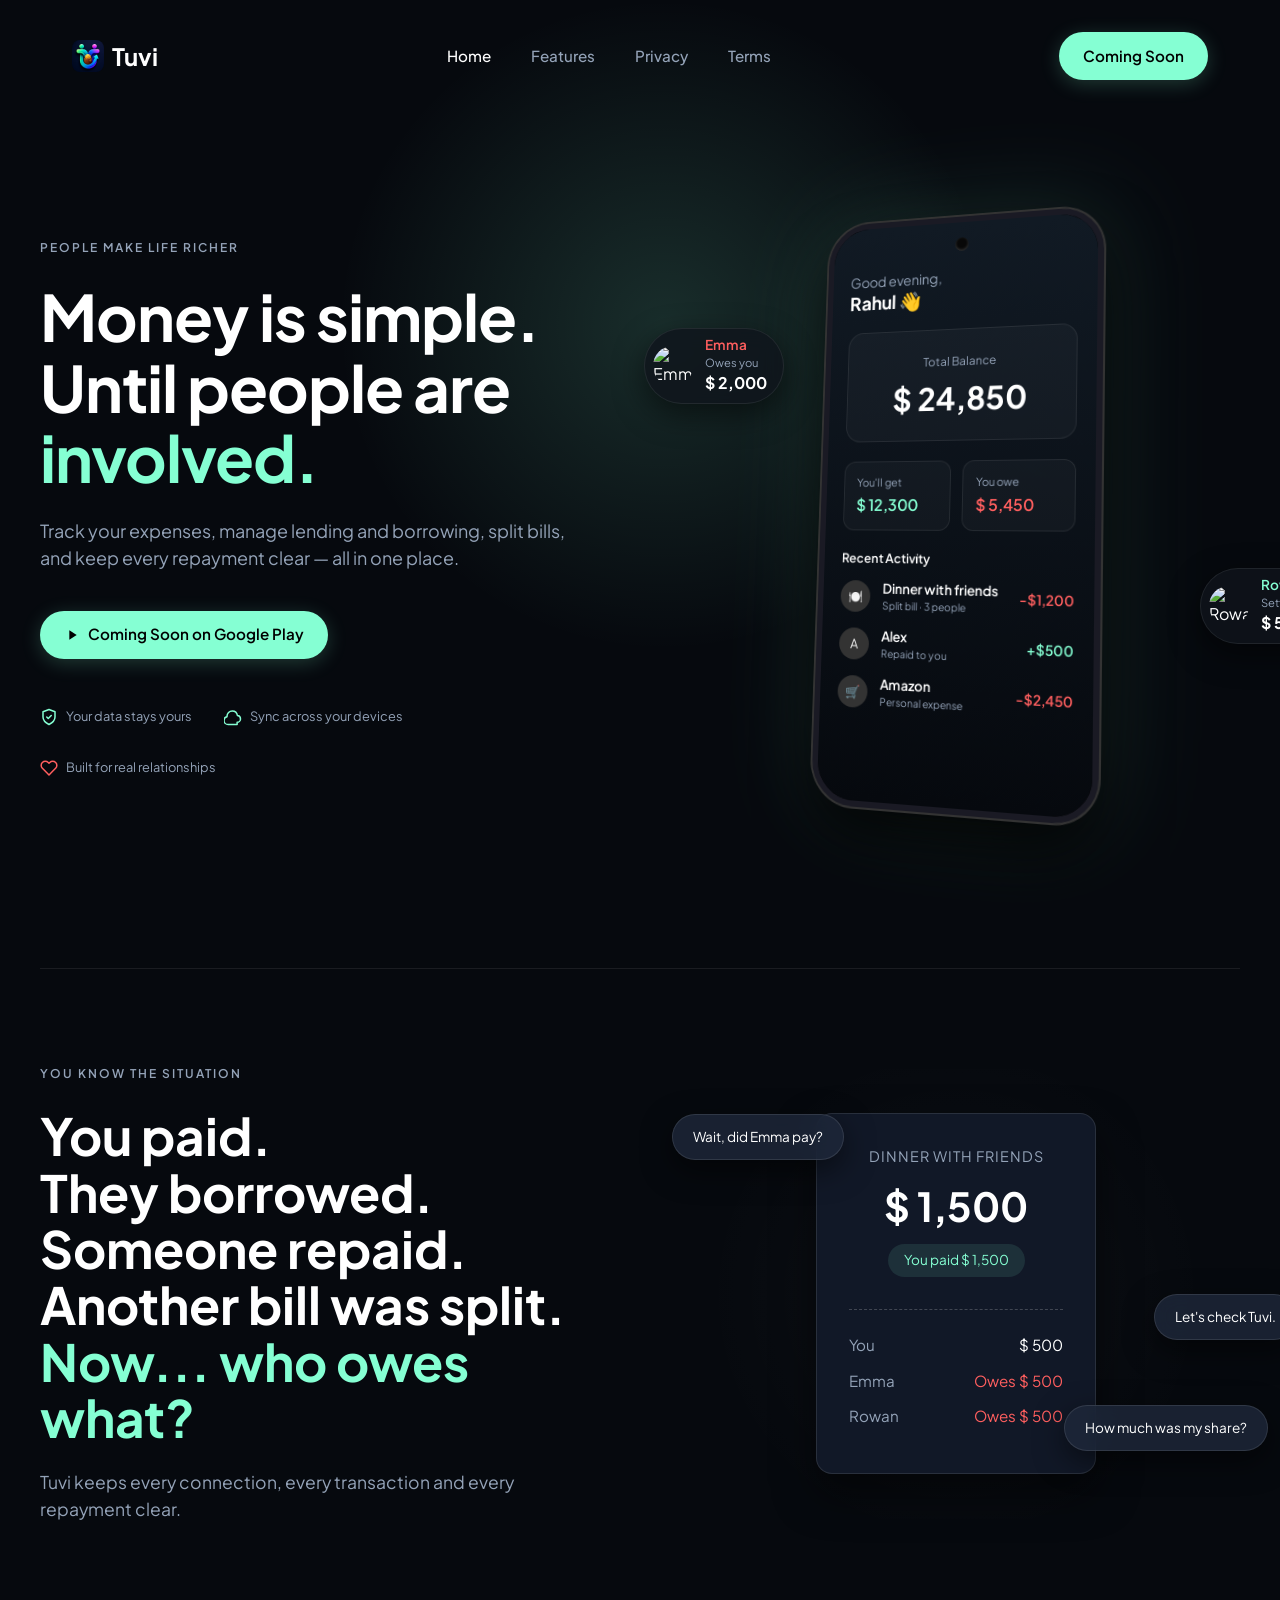
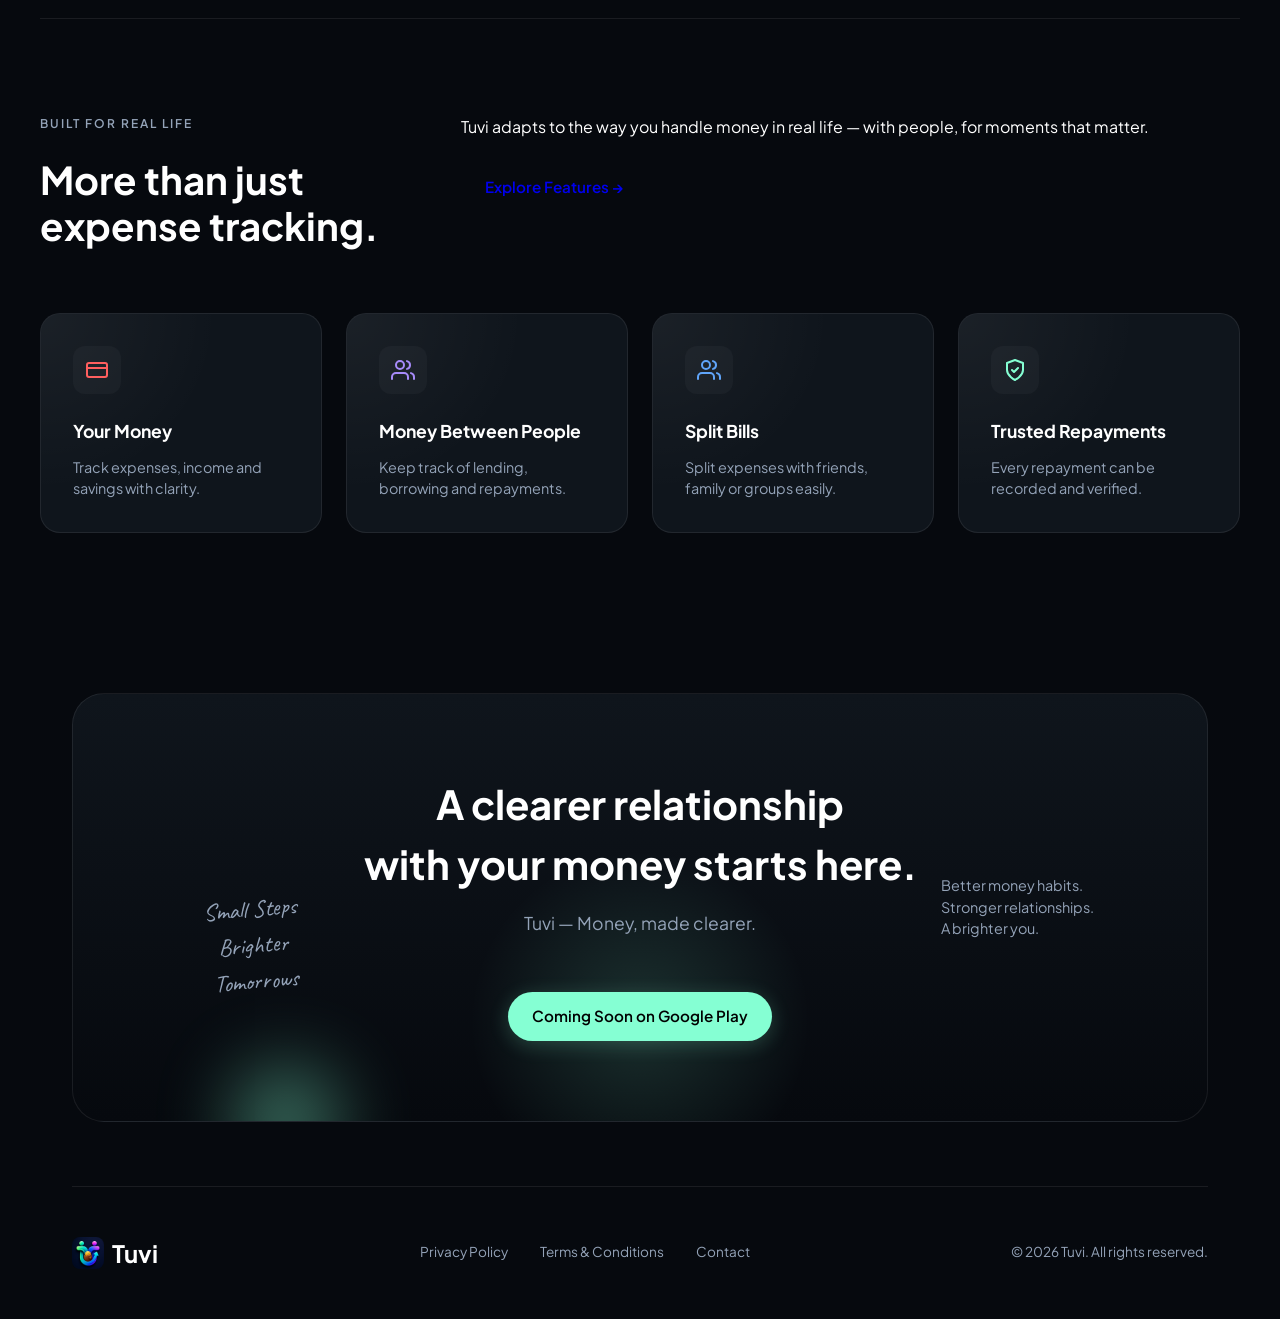
==== commit 15b7e6fc: "Add files via upload" ====
--- a/index.html
+++ b/index.html
@@ -44,7 +44,7 @@
             
             <div class="nav-links">
                 <a href="#" class="active">Home</a>
-                <a href="#">Why Tuvi</a>
+                
                 <a href="#features">Features</a>
                 <a href="privacy.html">Privacy</a>
                 <a href="terms.html">Terms</a>
@@ -94,30 +94,30 @@
                 <path class="net-line mint" d="M 50% 50% Q 20% 30% 30% 10%" />
                 <!-- Curve to Appa -->
                 <path class="net-line mint" d="M 50% 50% Q 20% 50% 25% 40%" />
-                <!-- Curve to Divya -->
+                <!-- Curve to Emma -->
                 <path class="net-line red" d="M 50% 50% Q 80% 30% 75% 15%" />
-                <!-- Curve to Karthik -->
+                <!-- Curve to Rowan -->
                 <path class="net-line mint" d="M 50% 50% Q 80% 60% 75% 55%" />
             </svg>
 
             <!-- Complete CSS Phone Mockup containing real Tuvi UI representation -->
             <div class="css-phone">
                 <div class="phone-ui">
-                    <div class="ui-header">Good evening,<br><strong>Alex 👋</strong></div>
+                    <div class="ui-header">Good evening,<br><strong>Rahul 👋</strong></div>
                     
                     <div class="ui-main-balance">
                         <span class="label">Total Balance</span>
-                        <div class="amount">₹ 24,850</div>
+                        <div class="amount">$ 24,850</div>
                     </div>
                     
                     <div class="ui-split-cards">
                         <div class="ui-card get">
                             <span class="label">You'll get</span>
-                            <span class="amount">₹ 12,300</span>
+                            <span class="amount">$ 12,300</span>
                         </div>
                         <div class="ui-card owe">
                             <span class="label">You owe</span>
-                            <span class="amount">₹ 5,450</span>
+                            <span class="amount">$ 5,450</span>
                         </div>
                     </div>
                     
@@ -130,16 +130,16 @@
                                 <div class="ui-item-name">Dinner with friends</div>
                                 <div class="ui-item-desc">Split bill · 3 people</div>
                             </div>
-                            <div class="ui-item-amt neg">-₹1,200</div>
+                            <div class="ui-item-amt neg">-$1,200</div>
                         </div>
                         
                         <div class="ui-item">
                             <div class="ui-avatar">A</div>
                             <div class="ui-item-info">
-                                <div class="ui-item-name">Arun</div>
+                                <div class="ui-item-name">Alex</div>
                                 <div class="ui-item-desc">Repaid to you</div>
                             </div>
-                            <div class="ui-item-amt pos">+₹500</div>
+                            <div class="ui-item-amt pos">+$500</div>
                         </div>
                         
                         <div class="ui-item">
@@ -148,28 +148,28 @@
                                 <div class="ui-item-name">Amazon</div>
                                 <div class="ui-item-desc">Personal expense</div>
                             </div>
-                            <div class="ui-item-amt neg">-₹2,450</div>
+                            <div class="ui-item-amt neg">-$2,450</div>
                         </div>
                     </div>
                 </div>
             </div>
             
-            <!-- Only Divya and Karthik -->
+            <!-- Only Emma and Rowan -->
             <div class="avatar-node node-3" style="top: 20%; left: -5%; animation-delay: 2s;">
-                <img src="https://ui-avatars.com/api/?name=Divya&background=ff5f5f&color=fff&rounded=true" alt="Divya">
+                <img src="https://ui-avatars.com/api/?name=Emma&background=ff5f5f&color=fff&rounded=true" alt="Emma">
                 <div class="avatar-info">
-                    <span class="name text-red">Divya</span>
+                    <span class="name text-red">Emma</span>
                     <span class="status">Owes you</span>
-                    <span class="amount">₹ 2,000</span>
+                    <span class="amount">$ 2,000</span>
                 </div>
             </div>
             
             <div class="avatar-node node-4" style="top: 60%; right: -15%; animation-delay: 3s;">
-                <img src="https://ui-avatars.com/api/?name=Karthik&background=60a5fa&color=fff&rounded=true" alt="Karthik">
+                <img src="https://ui-avatars.com/api/?name=Rowan&background=60a5fa&color=fff&rounded=true" alt="Rowan">
                 <div class="avatar-info">
-                    <span class="name text-mint">Karthik</span>
+                    <span class="name text-mint">Rowan</span>
                     <span class="status">Settle up</span>
-                    <span class="amount">₹ 500</span>
+                    <span class="amount">$ 500</span>
                 </div>
             </div>
         </div>
@@ -186,16 +186,16 @@
         <div class="storytelling-visual">
             <div class="receipt-card">
                 <div class="receipt-header">Dinner with friends</div>
-                <div class="receipt-total">₹ 1,500</div>
-                <div class="receipt-paid">You paid ₹ 1,500</div>
+                <div class="receipt-total">$ 1,500</div>
+                <div class="receipt-paid">You paid $ 1,500</div>
                 <div class="receipt-split">
-                    <div class="split-row"><span>You</span><span>₹ 500</span></div>
-                    <div class="split-row"><span>Divya</span><span class="text-red">Owes ₹ 500</span></div>
-                    <div class="split-row"><span>Karthik</span><span class="text-red">Owes ₹ 500</span></div>
-                </div>
-            </div>
-            
-            <div class="speech-bubble bubble-1" style="top: 10%; left: 0%;">Wait, did Divya pay?</div>
+                    <div class="split-row"><span>You</span><span>$ 500</span></div>
+                    <div class="split-row"><span>Emma</span><span class="text-red">Owes $ 500</span></div>
+                    <div class="split-row"><span>Rowan</span><span class="text-red">Owes $ 500</span></div>
+                </div>
+            </div>
+            
+            <div class="speech-bubble bubble-1" style="top: 10%; left: 0%;">Wait, did Emma pay?</div>
             <div class="speech-bubble bubble-2" style="bottom: 15%; right: -5%;">How much was my share?</div>
             <div class="speech-bubble bubble-3" style="top: 50%; right: -10%;">Let's check Tuvi.</div>
         </div>
@@ -283,7 +283,7 @@
                 <div class="footer-links">
                     <a href="privacy.html">Privacy Policy</a>
                     <a href="terms.html">Terms & Conditions</a>
-                    <a href="mailto:support.tuvi@gmail.com">Contact</a>
+                    <a href="mailto:hello@tuvi.app">Contact</a>
                 </div>
                 
                 <p class="text-gray" style="font-size: 0.85rem;">&copy; <span id="year"></span> Tuvi. All rights reserved.</p>
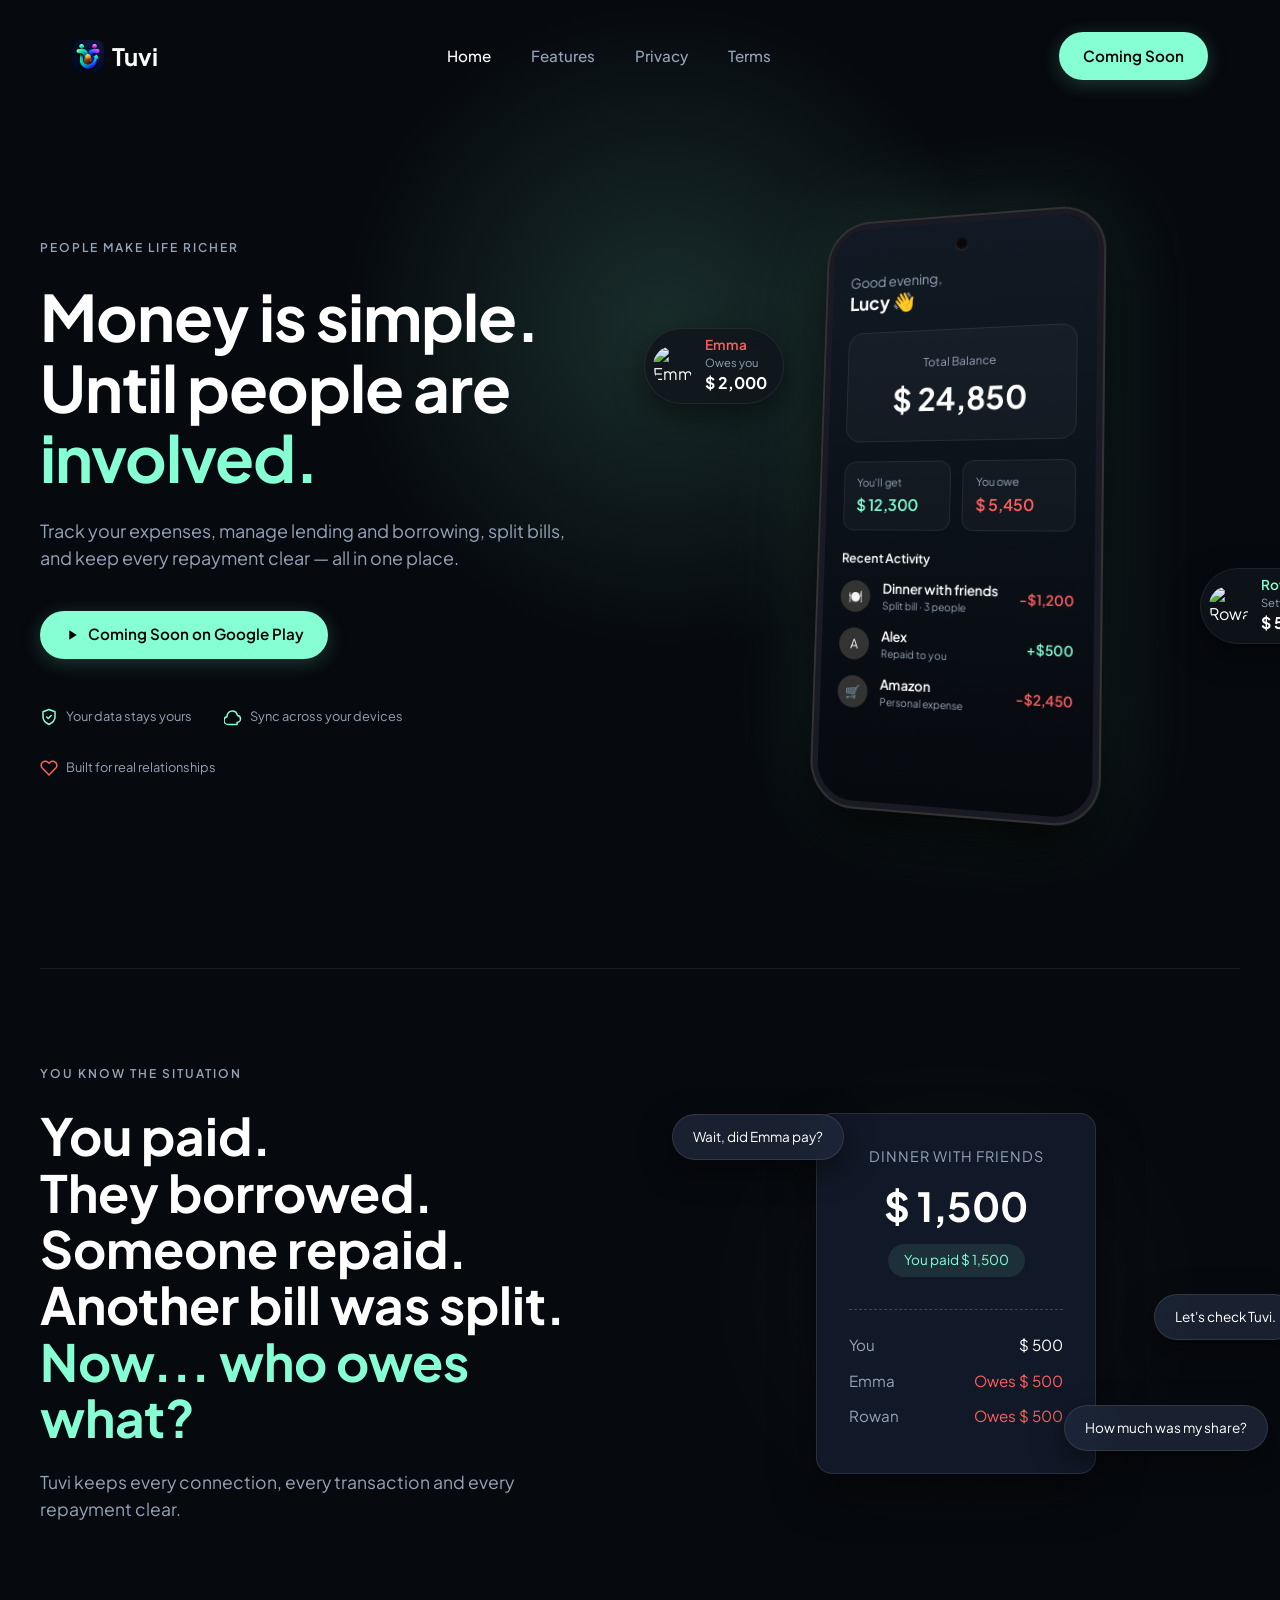
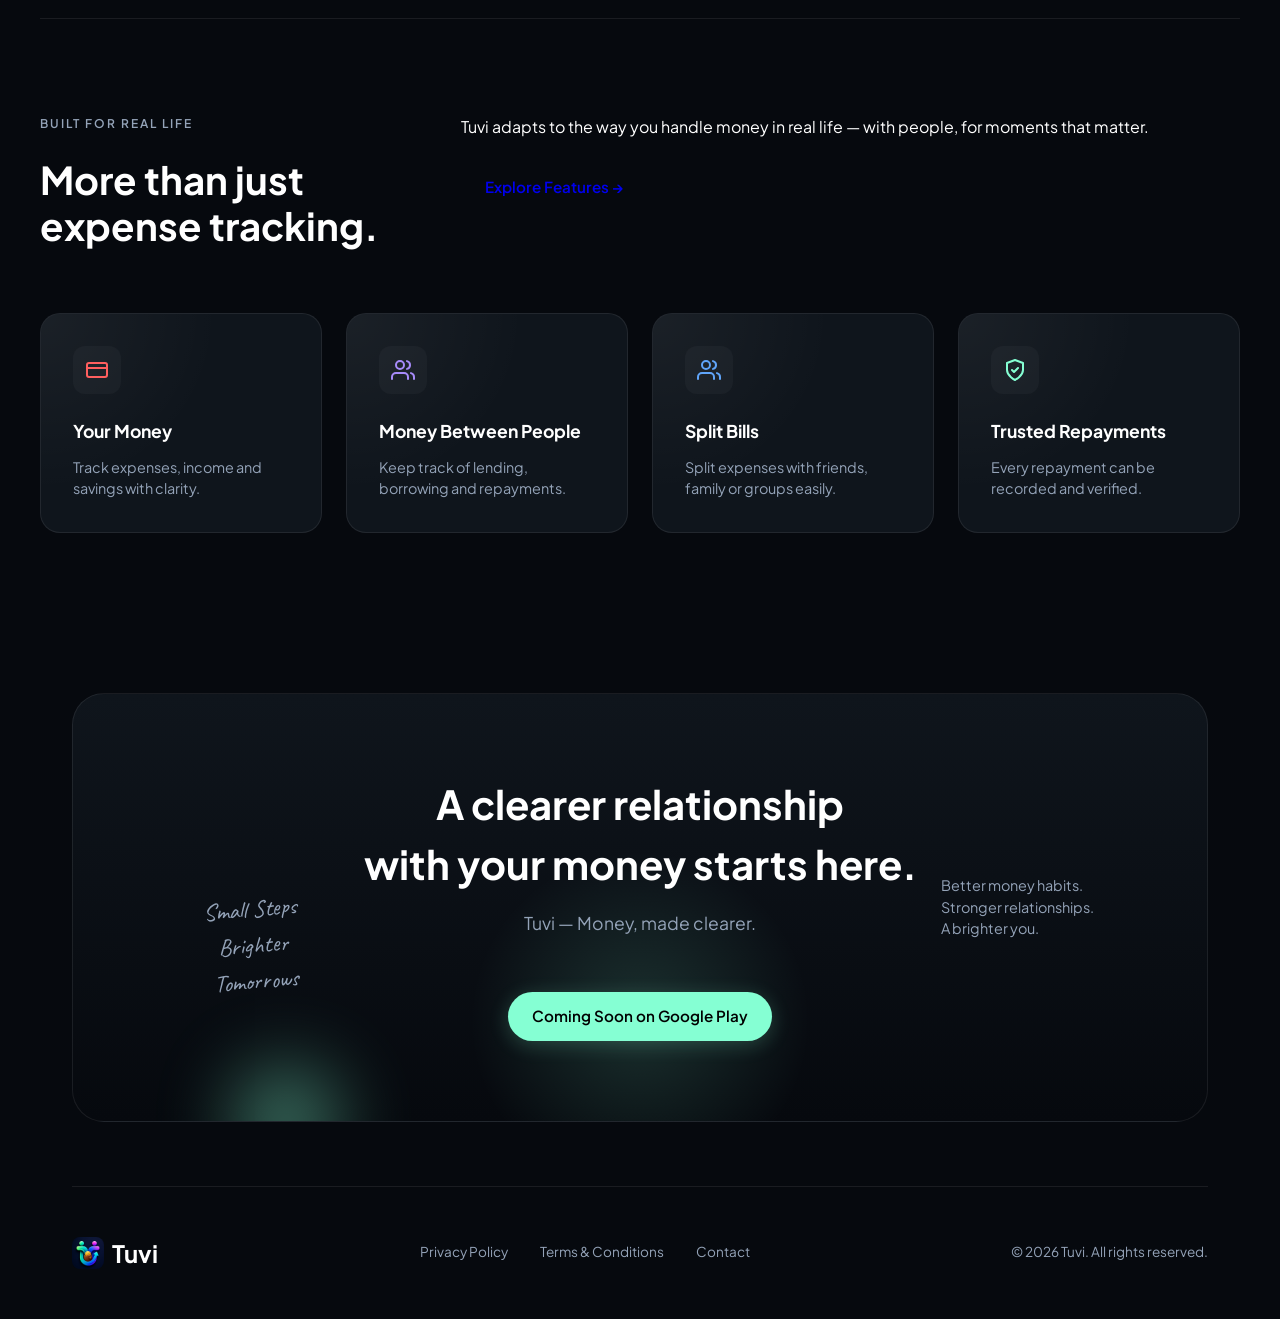
==== commit 45ccc13e: "Update index.html" ====
--- a/index.html
+++ b/index.html
@@ -103,7 +103,7 @@
             <!-- Complete CSS Phone Mockup containing real Tuvi UI representation -->
             <div class="css-phone">
                 <div class="phone-ui">
-                    <div class="ui-header">Good evening,<br><strong>Rahul 👋</strong></div>
+                    <div class="ui-header">Good evening,<br><strong>Lucy 👋</strong></div>
                     
                     <div class="ui-main-balance">
                         <span class="label">Total Balance</span>
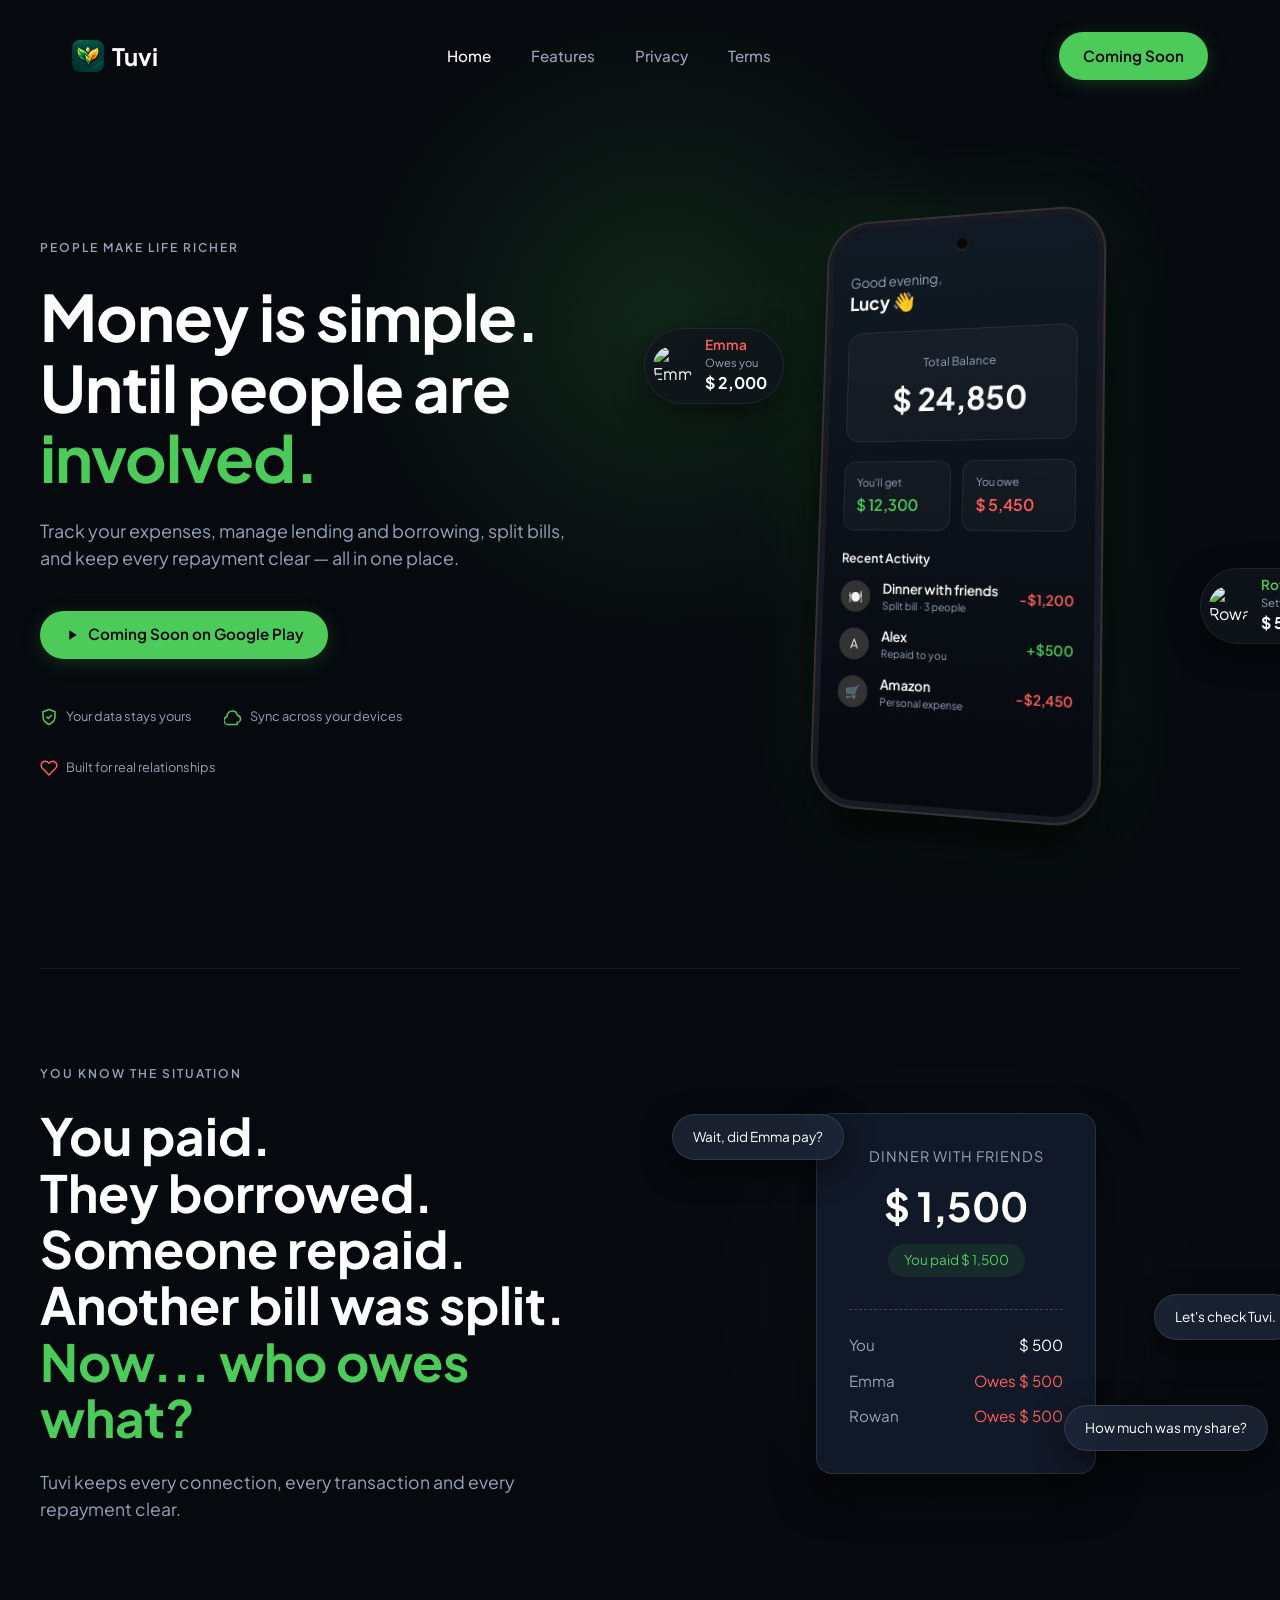
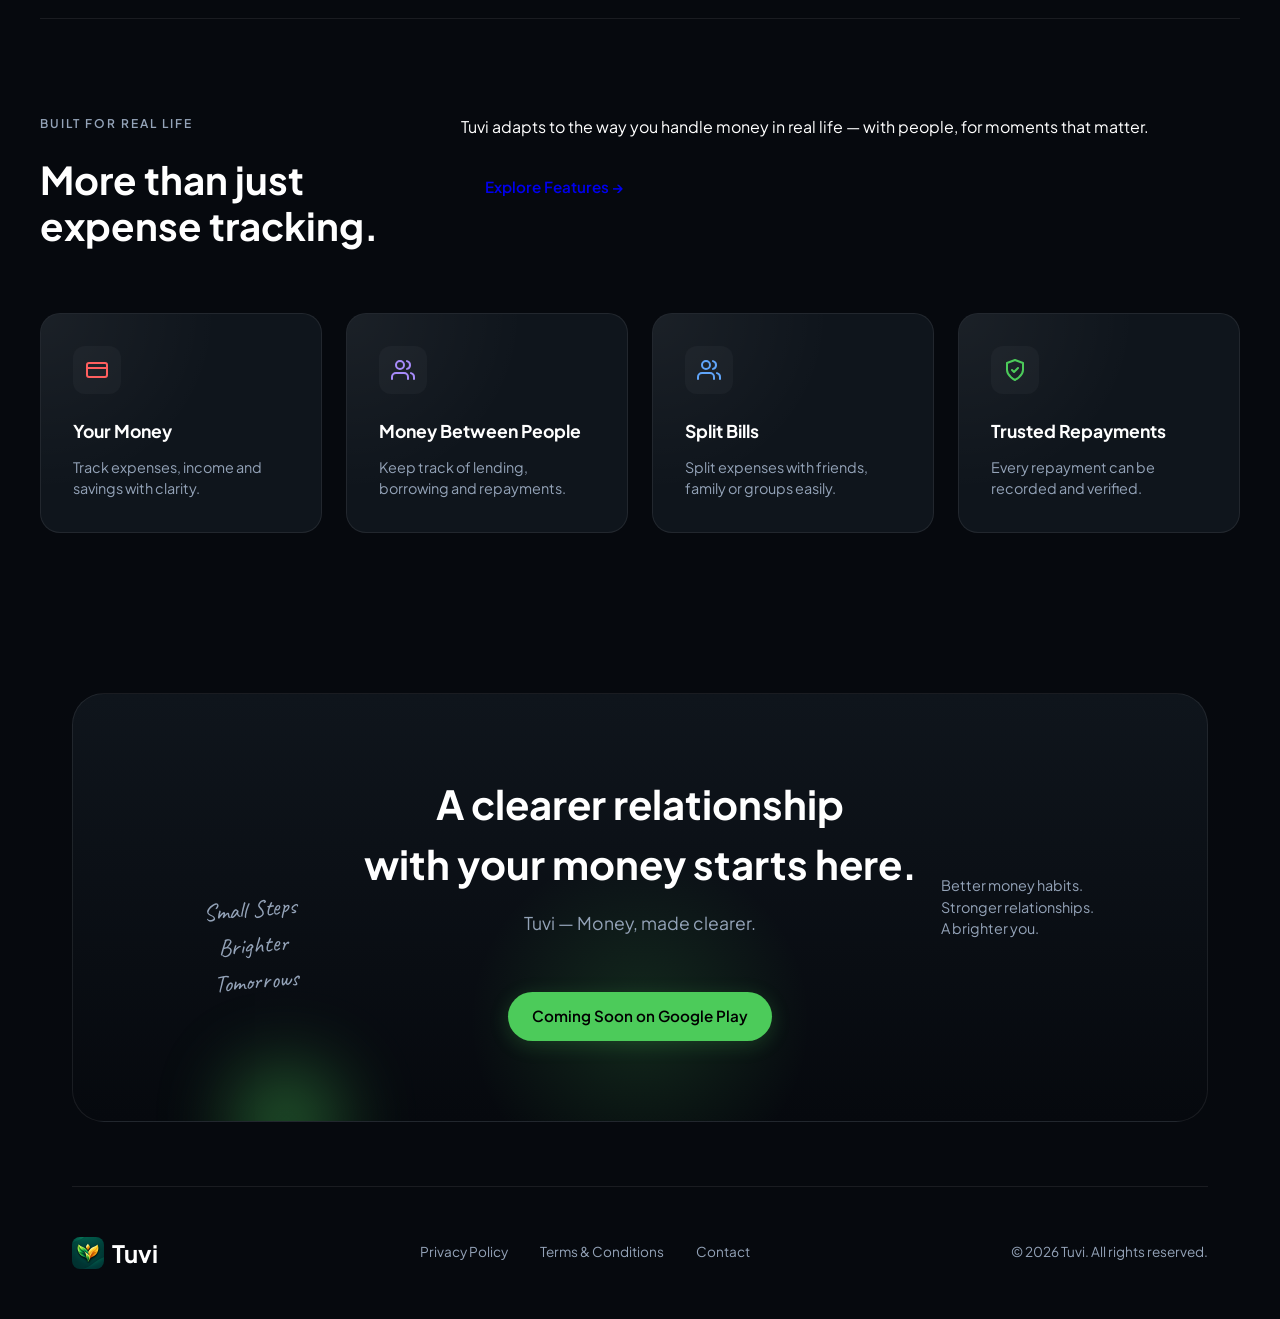
==== commit 9a4ae67f: "Rebrand site with new leaf logo and matching accent colors Swaps the nav logo image for the new leaf" ====
--- a/index.html
+++ b/index.html
@@ -4,6 +4,9 @@
     <meta charset="UTF-8">
     <meta name="viewport" content="width=device-width, initial-scale=1.0">
     <title>Tuvi - Money between people, made clear.</title>
+    <link rel="icon" type="image/png" sizes="32x32" href="assets/favicon-32.png">
+    <link rel="icon" type="image/png" sizes="16x16" href="assets/favicon-16.png">
+    <link rel="apple-touch-icon" href="assets/apple-touch-icon.png">
     <link rel="stylesheet" href="style.css">
     
     <svg style="display:none;">
@@ -283,7 +286,7 @@
                 <div class="footer-links">
                     <a href="privacy.html">Privacy Policy</a>
                     <a href="terms.html">Terms & Conditions</a>
-                    <a href="mailto:hello@tuvi.app">Contact</a>
+                    <a href="mailto:support.tuvi@gmail.com">Contact</a>
                 </div>
                 
                 <p class="text-gray" style="font-size: 0.85rem;">&copy; <span id="year"></span> Tuvi. All rights reserved.</p>
--- a/style.css
+++ b/style.css
@@ -6,22 +6,23 @@
     --bg-surface: #0f151c; 
     --bg-surface-hover: #161e27;
     
-    --brand-primary: #85ffd3; 
-    --brand-primary-hover: #5ee5b5;
-    --brand-glow: rgba(133, 255, 211, 0.15);
-    
+    --brand-primary: #4CCB5A;
+    --brand-primary-hover: #3DB54C;
+    --brand-glow: rgba(76, 203, 90, 0.15);
+    --brand-gold: #FFD23F;
+
     --accent-red: #ff5f5f;
     --accent-red-glow: rgba(255, 95, 95, 0.15);
-    
+
     --accent-purple: #a78bfa;
     --accent-blue: #60a5fa;
-    
+
     --text-primary: #ffffff;
     --text-secondary: #94a3b8;
     --text-tertiary: #64748b;
-    
+
     --border-color: rgba(255, 255, 255, 0.08);
-    --border-highlight: rgba(133, 255, 211, 0.3);
+    --border-highlight: rgba(76, 203, 90, 0.3);
     
     --container-width: 1200px;
 }
@@ -73,13 +74,13 @@
 .btn-primary {
     background-color: var(--brand-primary);
     color: #000;
-    box-shadow: 0 4px 20px rgba(133, 255, 211, 0.2);
+    box-shadow: 0 4px 20px rgba(76, 203, 90, 0.2);
 }
 
 .btn-primary:hover {
     background-color: var(--brand-primary-hover);
     transform: translateY(-2px);
-    box-shadow: 0 8px 25px rgba(133, 255, 211, 0.3);
+    box-shadow: 0 8px 25px rgba(76, 203, 90, 0.3);
 }
 
 /* Navigation */
@@ -103,7 +104,7 @@
 .logo-icon {
     width: 32px;
     height: 32px;
-    background: linear-gradient(135deg, var(--brand-primary) 0%, #10b981 100%);
+    background: linear-gradient(135deg, var(--brand-primary) 0%, var(--brand-gold) 100%);
     border-radius: 8px;
     clip-path: polygon(50% 0%, 100% 25%, 100% 75%, 50% 100%, 0% 75%, 0% 25%);
 }
@@ -209,7 +210,7 @@
     animation: dash 20s linear infinite;
 }
 
-.net-line.mint { stroke: rgba(133, 255, 211, 0.3); }
+.net-line.mint { stroke: rgba(76, 203, 90, 0.3); }
 .net-line.red { stroke: rgba(255, 95, 95, 0.3); }
 
 @keyframes dash {
@@ -227,7 +228,7 @@
         inset 0 0 0 2px #000,
         0 0 0 2px #333, 
         0 30px 60px rgba(0,0,0,0.8), 
-        0 0 100px rgba(133, 255, 211, 0.15);
+        0 0 100px rgba(76, 203, 90, 0.15);
     position: relative;
     z-index: 10;
     overflow: hidden;
@@ -382,7 +383,7 @@
 
 .receipt-header { font-size: 0.9rem; color: var(--text-secondary); text-align: center; margin-bottom: 0.5rem; text-transform: uppercase; letter-spacing: 1px;}
 .receipt-total { font-size: 2.5rem; font-weight: 700; color: #fff; text-align: center; margin-bottom: 0.5rem; }
-.receipt-paid { background: rgba(133, 255, 211, 0.1); color: var(--brand-primary); font-size: 0.85rem; padding: 0.4rem 1rem; border-radius: 100px; text-align: center; width: max-content; margin: 0 auto 2rem; }
+.receipt-paid { background: rgba(76, 203, 90, 0.1); color: var(--brand-primary); font-size: 0.85rem; padding: 0.4rem 1rem; border-radius: 100px; text-align: center; width: max-content; margin: 0 auto 2rem; }
 
 .receipt-split { border-top: 1px dashed rgba(255,255,255,0.2); padding-top: 1.5rem; }
 .split-row { display: flex; justify-content: space-between; margin-bottom: 0.8rem; font-size: 0.95rem; }
@@ -490,7 +491,7 @@
     transform: translateX(-50%);
     width: 400px;
     height: 400px;
-    background: radial-gradient(circle, rgba(133, 255, 211, 0.15) 0%, transparent 60%);
+    background: radial-gradient(circle, rgba(76, 203, 90, 0.15) 0%, transparent 60%);
     z-index: 0;
 }
 
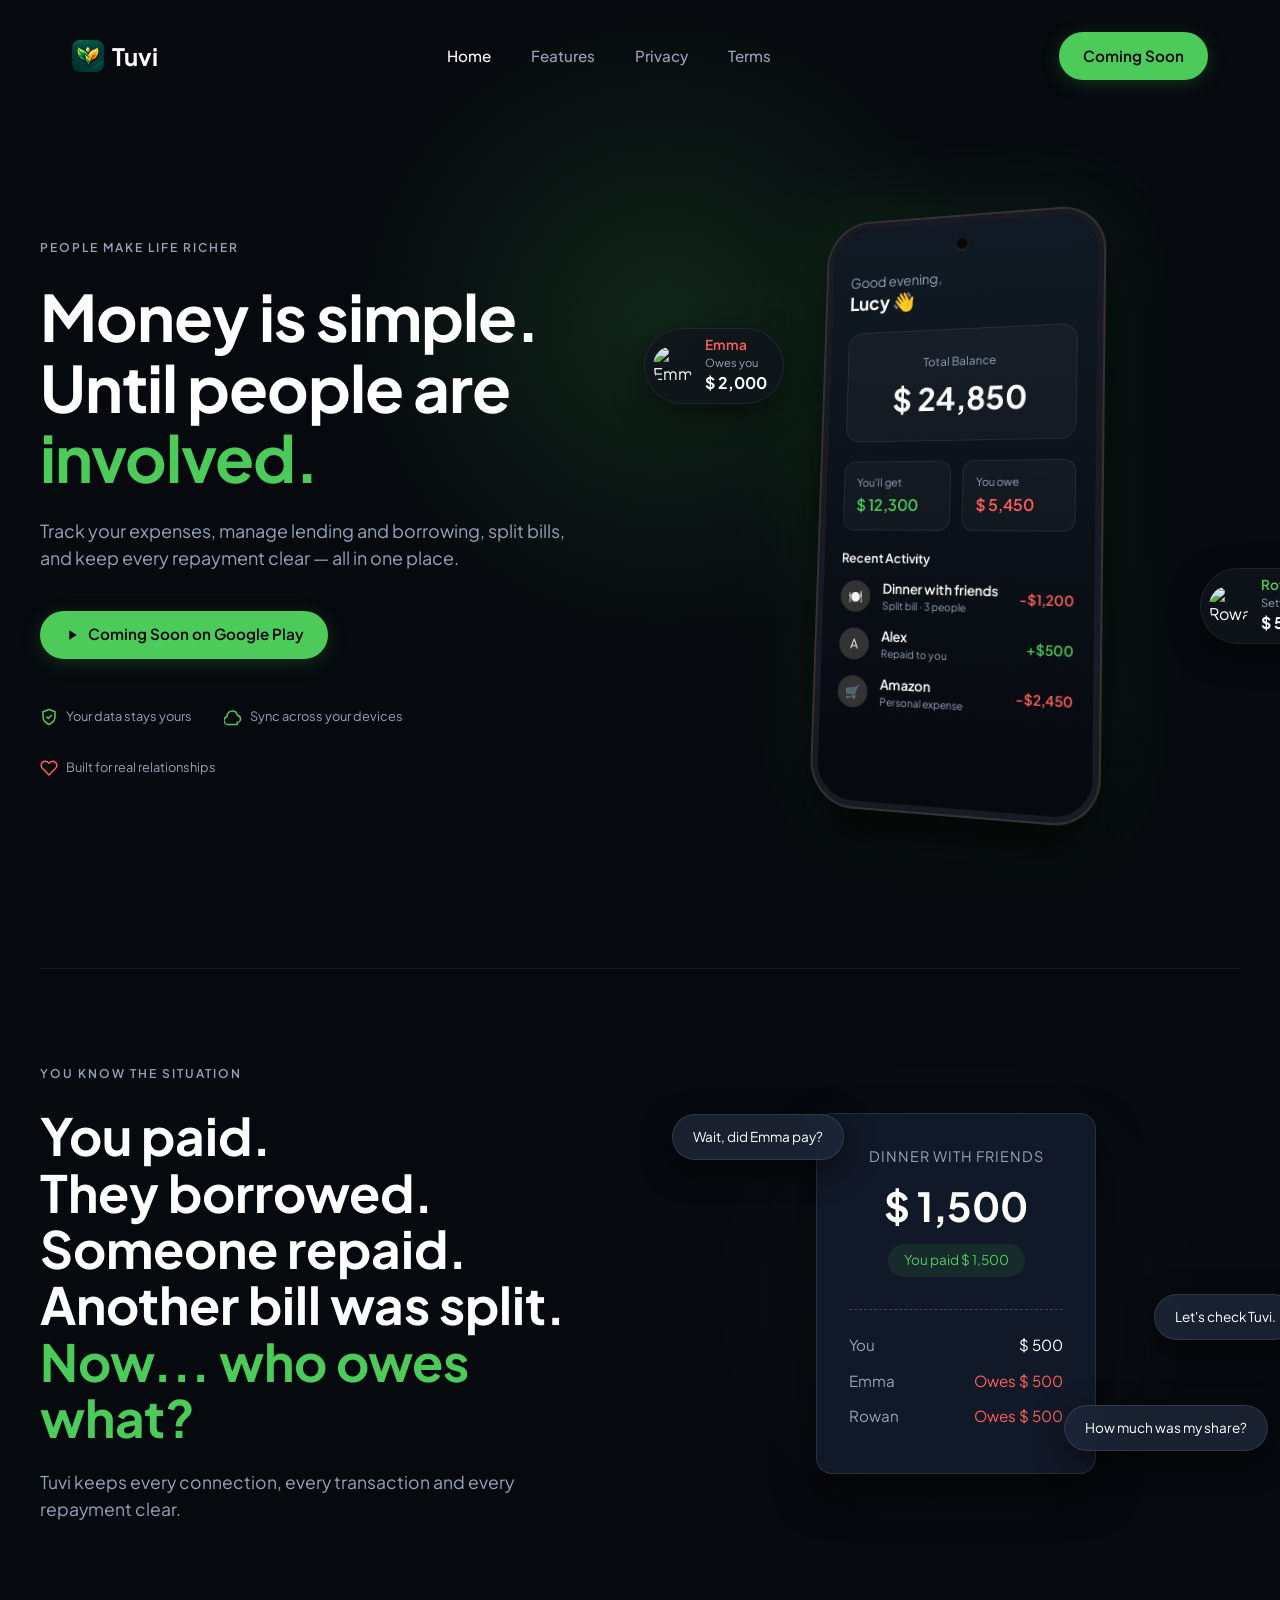
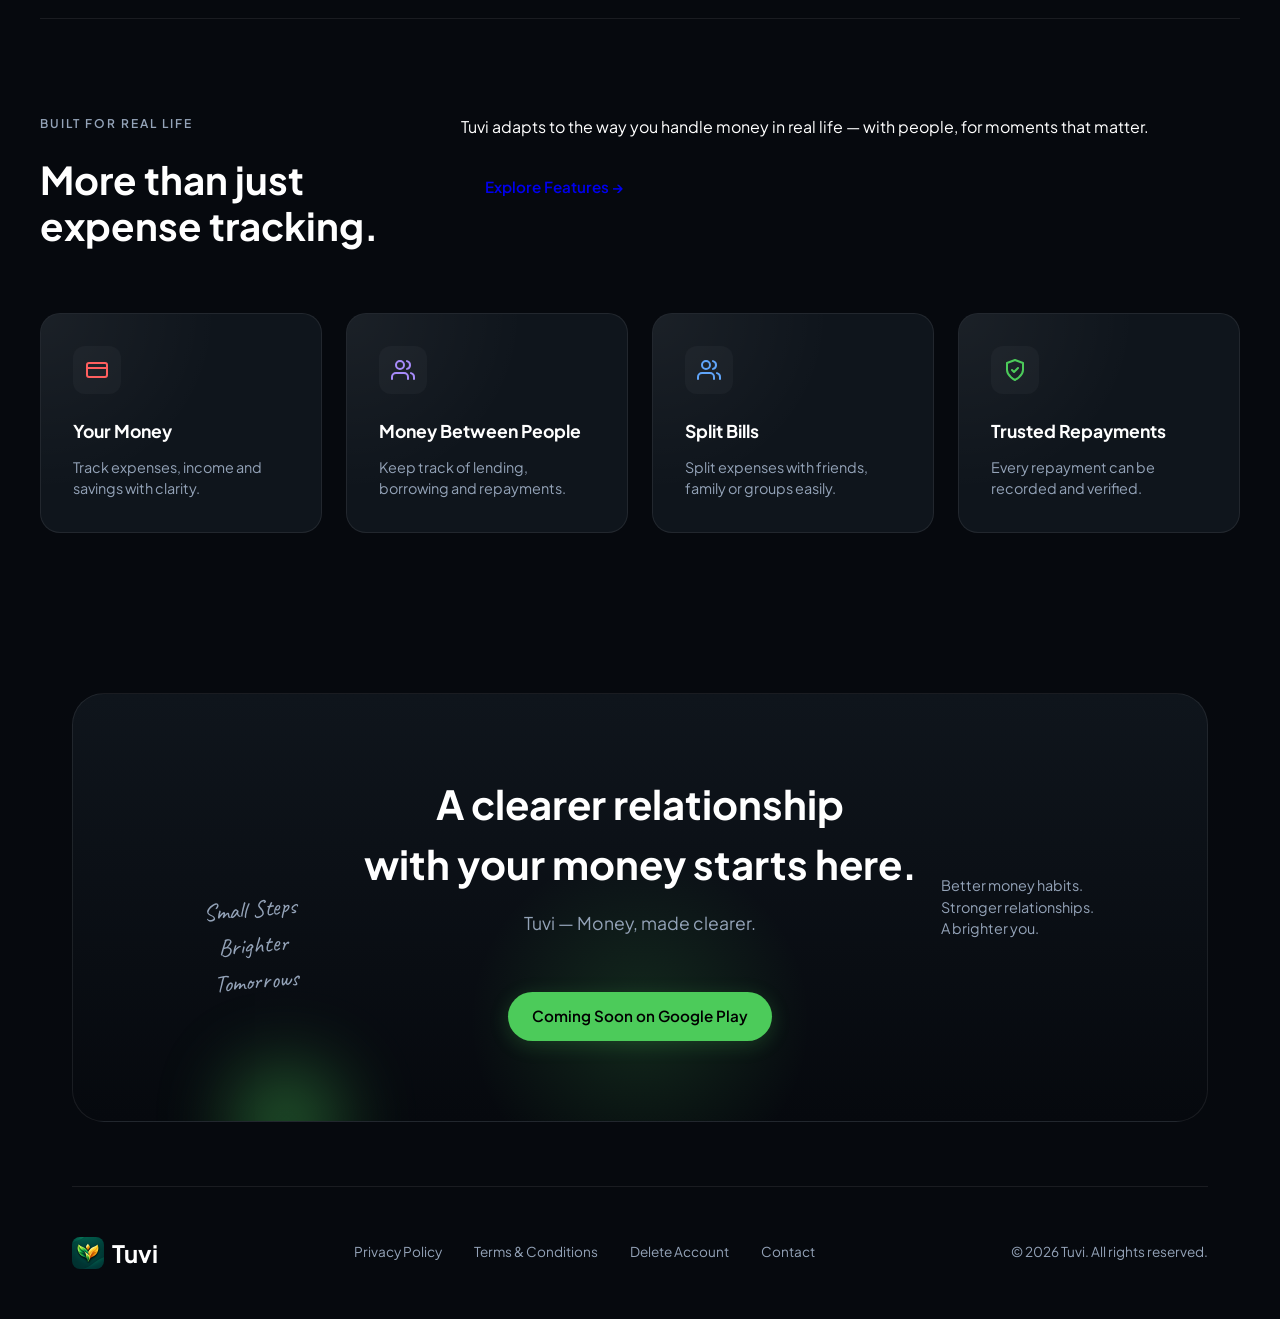
==== commit 48f0907d: "Add account deletion request page and footer link" ====
--- a/index.html
+++ b/index.html
@@ -286,6 +286,7 @@
                 <div class="footer-links">
                     <a href="privacy.html">Privacy Policy</a>
                     <a href="terms.html">Terms & Conditions</a>
+                    <a href="delete-account.html">Delete Account</a>
                     <a href="mailto:support.tuvi@gmail.com">Contact</a>
                 </div>
                 
